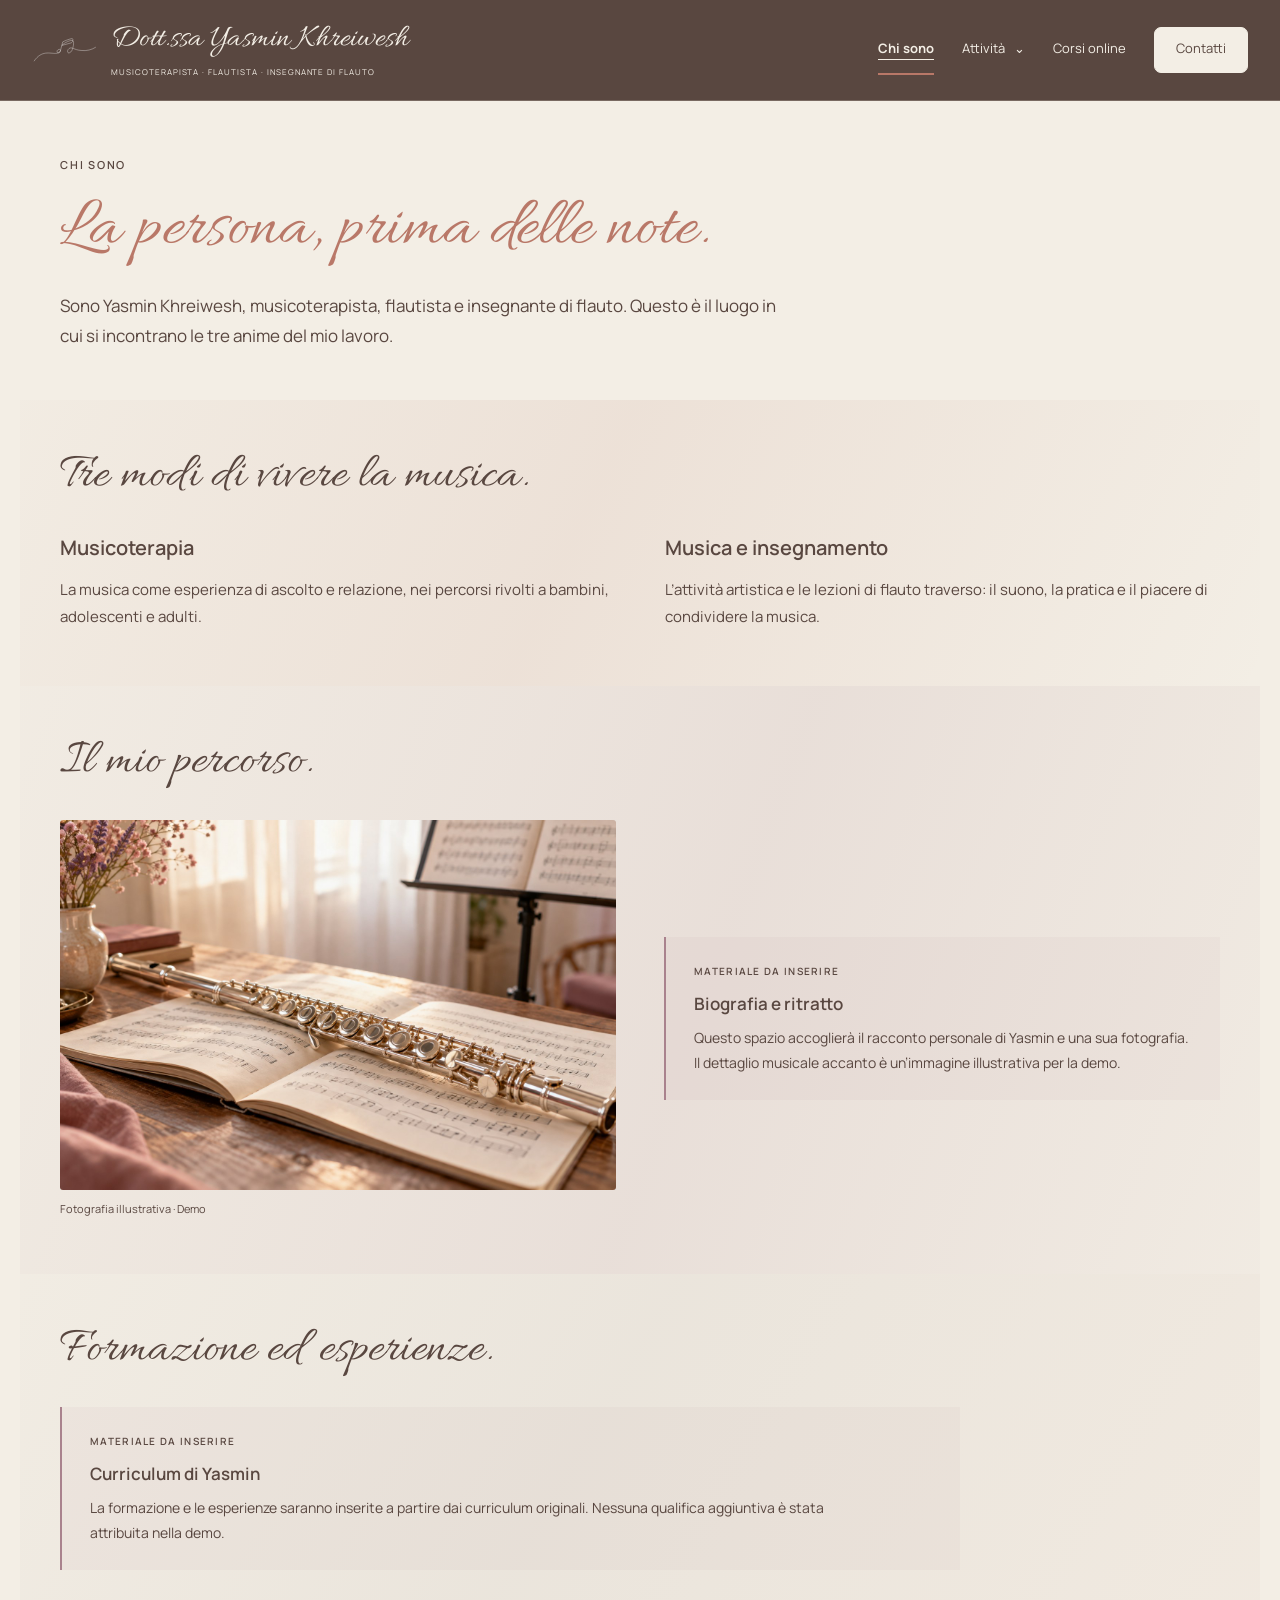
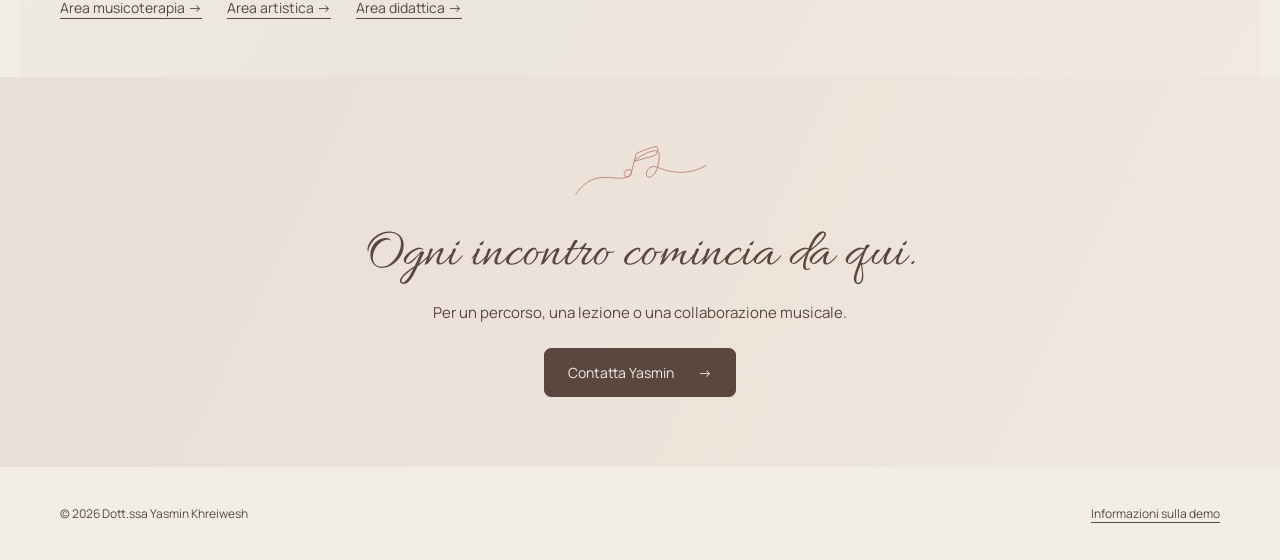
==== site/chi-sono.html @ 0b2e030c "Make mobile scroll reveals more visible" ====
<!doctype html><html lang="it"><head><meta charset="utf-8"><meta name="viewport" content="width=device-width,initial-scale=1"><meta name="robots" content="noindex,nofollow"><title>Chi sono · Dott.ssa Yasmin Khreiwesh</title><meta name="description" content="Yasmin Khreiwesh: musicoterapia, progetti musicali e lezioni di flauto traverso. Demo del sito."><link rel="icon" type="image/svg+xml" href="assets/mark.svg"><link rel="stylesheet" href="styles.css?v=18"><script src="app.js?v=10" defer></script></head><body><a class="skip" href="#main">Vai al contenuto</a><header class="site-header"><div class="header-inner"><a class="brand" href="index.html" aria-label="Yasmin Khreiwesh, homepage"><img src="assets/mark.svg" alt=""><span><span class="brand-honorific">Dott.ssa </span>Yasmin Khreiwesh<small>Musicoterapista · Flautista · Insegnante di flauto</small></span></a><button class="menu" type="button" aria-expanded="false" aria-controls="navigation">Menu <span aria-hidden="true">☰</span></button><nav id="navigation" aria-label="Navigazione principale"><a href="chi-sono.html" aria-current="page">Chi sono</a><div class="activity-group"><button class="activity-toggle" type="button" aria-expanded="false" aria-controls="activity-submenu">Attività <span aria-hidden="true">⌄</span></button><div id="activity-submenu" hidden><a href="musicoterapia.html">Musicoterapia</a><a href="musicista.html">Musicista</a><a href="flauto.html">Lezioni di flauto</a></div></div><a href="corsi.html">Corsi online</a><a class="nav-contact" href="contatti.html">Contatti</a></nav></div></header><main id="main"><div class="page-shell"><section class="page-intro"><p class="eyebrow">Chi sono</p><h1>La persona, prima delle note.</h1><p class="intro-copy">Sono Yasmin Khreiwesh, musicoterapista, flautista e insegnante di flauto. Questo è il luogo in cui si incontrano le tre anime del mio lavoro.</p></section><section class="content-section" id="presentazione"><div class="section-heading"><h2>Tre modi di vivere la musica.</h2></div><div class="two-columns"><article class="text-item"><h3>Musicoterapia</h3><p>La musica come esperienza di ascolto e relazione, nei percorsi rivolti a bambini, adolescenti e adulti.</p></article><article class="text-item"><h3>Musica e insegnamento</h3><p>L’attività artistica e le lezioni di flauto traverso: il suono, la pratica e il piacere di condividere la musica.</p></article></div></section><section class="content-section" id="biografia"><div class="section-heading"><h2>Il mio percorso.</h2></div><div class="two-columns photo-block"><figure class="demo-photo"><img src="assets/flute-score-demo.jpg" alt="Flauto traverso argentato appoggiato su uno spartito, in un ambiente dai toni caldi" width="1536" height="1024" loading="lazy" decoding="async"><figcaption>Fotografia illustrativa · Demo</figcaption></figure><div class="pending"><span class="pending-label">Materiale da inserire</span><h3>Biografia e ritratto</h3><p>Questo spazio accoglierà il racconto personale di Yasmin e una sua fotografia. Il dettaglio musicale accanto è un’immagine illustrativa per la demo.</p></div></div></section><section class="content-section" id="formazione"><div class="section-heading"><h2>Formazione ed esperienze.</h2></div><div class="pending"><span class="pending-label">Materiale da inserire</span><h3>Curriculum di Yasmin</h3><p>La formazione e le esperienze saranno inserite a partire dai curriculum originali. Nessuna qualifica aggiuntiva è stata attribuita nella demo.</p></div><div class="inline-links"><a href="musicoterapia.html#curriculum">Area musicoterapia →</a><a href="musicista.html#curriculum">Area artistica →</a><a href="flauto.html#curriculum">Area didattica →</a></div></section></div></main><section class="closing"><img src="assets/mark.svg" alt=""><h2>Ogni incontro comincia da qui.</h2><p>Per un percorso, una lezione o una collaborazione musicale.</p><a class="button" href="contatti.html">Contatta Yasmin<span aria-hidden="true">→</span></a></section><footer><p>© 2026 Dott.ssa Yasmin Khreiwesh</p><a href="note-demo.html">Informazioni sulla demo</a></footer></body></html>
---- site/styles.css ----
@font-face{font-family:Allura;src:url('assets/Allura.ttf');font-display:swap}@font-face{font-family:Body;src:url('assets/Manrope.ttf');font-display:swap}
:root{--paper:#f3eee5;--brown:#594740;--rose:#b97868;--lilac:#a9828d;--rule:#59474028;--max:1160px}*{box-sizing:border-box}html{scroll-behavior:smooth}body{margin:0;background:var(--paper);color:var(--brown);font:15px/1.85 Body,Arial,sans-serif}a{color:inherit}button,input,textarea{font:inherit}a:focus-visible,button:focus-visible,summary:focus-visible{outline:2px solid var(--brown);outline-offset:5px}::selection{background:var(--lilac);color:white}.skip{position:absolute;top:-100px;z-index:100;background:white;padding:10px}.skip:focus{top:0}.site-header{background:var(--paper);position:sticky;top:0;z-index:30;border-bottom:1px solid var(--rule)}.header-inner{max-width:1320px;width:calc(100% - 64px);margin:auto;min-height:105px;display:flex;align-items:center;justify-content:space-between;gap:24px}.brand{display:flex;gap:10px;text-decoration:none;align-items:center;flex-shrink:0}.brand img{width:57px}.brand>span{font:31px/1.15 Allura,cursive}.brand small{display:block;font:8px/1.4 Body,Arial;letter-spacing:.14em;text-transform:uppercase;margin-top:7px}#navigation{display:flex;gap:20px;align-items:center}#navigation a{font-size:12px;text-decoration:none;padding:12px 0;border-bottom:2px solid transparent;white-space:nowrap}#navigation a:hover{border-color:var(--rose)}#navigation a[aria-current=page]{border-color:var(--rose);font-weight:700}.menu{display:none;background:transparent;border:1px solid var(--rule);padding:9px 14px;color:var(--brown)}h1,h2{font:400 57px/1.15 Allura,cursive;margin:0 0 20px}h3{font-size:19px;line-height:1.45;font-weight:600;margin:0 0 14px}p{margin:0 0 20px}.eyebrow{font-size:10px;text-transform:uppercase;letter-spacing:.18em;line-height:1.5;margin-bottom:18px}.button{display:inline-flex;gap:28px;align-items:center;justify-content:center;border:1px solid var(--brown);border-radius:30px;padding:10px 23px;font-size:12px;text-decoration:none;background:var(--brown);color:var(--paper);cursor:pointer}.button:hover{background:#6d564d}.button.secondary{background:transparent;color:var(--brown)}.button.secondary:hover{background:#b9786810}.home-hero{width:min(1320px,100%);margin:auto;position:relative;min-height:525px;isolation:isolate;overflow:hidden}.hero-copy{width:min(1160px,calc(100% - 80px));margin:auto;padding:95px 0 65px;position:relative;z-index:2;pointer-events:none}.hero-copy h1{font-size:67px;color:var(--rose);max-width:550px;line-height:1.15}.hero-copy>p:not(.eyebrow){max-width:420px;font-size:16px}.hero-copy a{pointer-events:auto;margin-top:7px}.hero-photo{position:absolute;inset:0 0 0 30%;z-index:0}.hero-photo img{display:block;width:100%;height:100%;object-fit:cover;object-position:65% center;mask-image:linear-gradient(to right,transparent 0%,#000 36%,#000 94%,transparent 100%);-webkit-mask-image:linear-gradient(to right,transparent 0%,#000 36%,#000 94%,transparent 100%)}.hero-photo:after{content:'';position:absolute;inset:0;background:linear-gradient(to bottom,var(--paper),transparent 12%,transparent 85%,var(--paper))}.hero-sign{position:absolute;bottom:-36px;left:7%;width:540px;opacity:.8;z-index:1;transform:rotate(-4deg);pointer-events:none}.activity-doors{max-width:var(--max);width:calc(100% - 80px);margin:20px auto 75px;display:grid;grid-template-columns:repeat(3,1fr);padding:25px 0;border-bottom:1px solid var(--rule)}.activity-door{padding:10px 38px;text-decoration:none;position:relative;border-right:1px solid var(--rule)}.activity-door:first-child{padding-left:0}.activity-door:last-child{border:0}.number{font:37px/1 Allura,cursive;color:var(--rose)}.activity-door h2{font:500 23px/1.4 Body,Arial;margin:10px 0 12px}.activity-door p{font-size:13px;line-height:1.7}.door-link{font-size:11px;letter-spacing:.05em}.door-link b{font-weight:400;margin-left:20px;color:var(--rose);font-size:20px}.activity-door:hover .door-link{text-decoration:underline;text-underline-offset:5px}.home-about,.home-course{max-width:var(--max);width:calc(100% - 80px);margin:0 auto 80px;display:grid;grid-template-columns:1fr 1fr;gap:75px;align-items:center}.about-sign{background:#a9828d18;text-align:center;padding:45px 35px}.about-sign img{width:90%;max-width:330px}.about-sign p{font:43px/1.3 Allura,cursive;margin:0}.about-copy p{max-width:490px}.about-copy h2{font-size:58px}.home-course{padding-top:60px;border-top:1px solid var(--rule)}.course-graphic{border-top:1px solid var(--rose);border-bottom:1px solid var(--rose);padding:35px 40px;display:flex;align-items:center;gap:25px}.course-graphic img{width:45%}.course-graphic span{font:40px/1.3 Allura,cursive}.closing{background:#a9828d16;text-align:center;padding:55px 20px 60px}.closing>img{width:150px;height:60px;object-fit:contain;margin-bottom:15px}.closing h2{font-size:47px;margin-bottom:12px}.closing p{font-size:13px;margin-bottom:22px}footer{max-width:var(--max);width:calc(100% - 80px);margin:auto;display:flex;justify-content:space-between;gap:20px;padding:24px 0;font-size:10px}footer p{margin:0}footer a{text-underline-offset:4px}.page-shell{max-width:var(--max);width:calc(100% - 80px);margin:auto}.breadcrumb{display:flex;gap:12px;padding:24px 0 0;font-size:11px}.breadcrumb a{text-underline-offset:4px}.page-intro{padding:48px 0 45px;max-width:800px}.page-intro h1{font-size:64px;color:var(--rose)}.intro-copy{font-size:16px;max-width:710px;margin:0}.content-section{padding:45px 0 50px;border-top:1px solid var(--rule)}.section-heading{margin-bottom:25px}.section-heading h2{font-size:47px}.section-heading .eyebrow{margin-bottom:12px}.content-section>p{max-width:800px}.two-columns{display:grid;grid-template-columns:repeat(2,1fr);gap:50px}.three-columns{display:grid;grid-template-columns:repeat(3,1fr);gap:40px}.text-item p{font-size:14px;margin:0}.pending{background:#a9828d0c;border-left:2px solid #a9828d80;padding:22px 26px;max-width:900px}.pending-label{font-size:9px;letter-spacing:.13em;text-transform:uppercase;display:block;margin-bottom:12px}.pending h3{font-size:17px;margin-bottom:8px}.pending p{font-size:13px;margin:0;max-width:760px}.inline-links{display:flex;flex-wrap:wrap;gap:25px;margin-top:25px;font-size:12px}.inline-links a{text-underline-offset:5px}.section-action{display:flex;align-items:center}.status{display:inline-block;background:#b9786816;border:1px solid #b9786840;padding:3px 12px;font-size:10px;margin-bottom:20px;text-transform:uppercase;letter-spacing:.1em}.content-section .two-columns:not(:first-child){margin-top:28px}.faq details{border-top:1px solid var(--rule);padding:18px 0}.faq details:last-child{border-bottom:1px solid var(--rule)}.faq summary{display:flex;justify-content:space-between;gap:15px;cursor:pointer;list-style:none;font-size:15px}.faq summary::-webkit-details-marker{display:none}.faq summary span{color:var(--rose);font-size:20px}.faq details[open] summary span{transform:rotate(45deg)}.faq details p{margin:15px 0 0;max-width:800px;font-size:14px}.form-demo{display:grid;gap:9px}.form-note{font-size:11px;padding:12px;background:#a9828d15;margin:0 0 12px}.form-demo label{font-size:12px}.form-demo input,.form-demo textarea{width:100%;padding:11px 13px;background:#ffffff55;border:1px solid var(--rule);color:var(--brown);border-radius:3px}.form-demo .button{justify-self:start;margin-top:13px}.form-message{font-size:13px;padding:15px;background:#a9828d20;margin-top:10px}.content-section[id]{scroll-margin-top:120px}[hidden]{display:none!important}
@media(max-width:1180px){.header-inner{width:calc(100% - 44px);flex-wrap:wrap;gap:10px;min-height:92px;padding:17px 0}.brand>span{font-size:29px}.menu{display:block;margin-left:auto;font-size:12px}#navigation{display:none;width:100%;flex-direction:column;align-items:stretch;gap:0;padding-top:10px}#navigation.open{display:flex}#navigation a{font-size:14px;padding:10px 14px;border-bottom:1px solid var(--rule)}#navigation a[aria-current=page]{border-left:2px solid var(--rose);background:#b9786810;padding-left:12px}.hero-copy h1{font-size:59px;max-width:480px}.home-about,.home-course{gap:40px}}
@media(max-width:650px){body{font-size:14px}.header-inner{width:calc(100% - 32px);min-height:82px;padding:14px 0}.brand img{width:30px}.brand>span{font-size:24px}.brand small{font-size:6px;letter-spacing:.1em}.menu{padding:7px 9px;font-size:10px}.home-hero{min-height:0}.hero-copy{width:calc(100% - 36px);padding:40px 0 25px}.hero-copy h1{font-size:53px;max-width:340px}.hero-copy>p:not(.eyebrow){font-size:14px}.hero-photo{position:relative;inset:auto;height:280px;margin-top:-25px}.hero-photo img{object-position:center;mask-image:linear-gradient(to bottom,transparent,#000 25%,#000 85%,transparent);-webkit-mask-image:linear-gradient(to bottom,transparent,#000 25%,#000 85%,transparent)}.home-hero{display:flex;flex-direction:column}.hero-copy{order:0}.hero-photo{order:1}.hero-sign{width:290px;bottom:-20px;left:5%}.activity-doors{width:calc(100% - 36px);grid-template-columns:1fr;margin:15px auto 45px;padding:0}.activity-door,.activity-door:first-child{padding:22px 0;border:0;border-bottom:1px solid var(--rule);display:grid;grid-template-columns:35px 1fr;gap:0 15px}.activity-door:last-child{border-bottom:0}.number{grid-row:1/4;line-height:1.3;font-size:32px}.activity-door h2{font-size:21px;margin:0 0 8px}.activity-door p{margin:0 0 10px}.activity-door br{display:none}.home-about,.home-course{width:calc(100% - 36px);grid-template-columns:1fr;gap:30px;margin-bottom:45px}.about-sign{padding:25px}.about-sign p{font-size:38px}.about-copy h2{font-size:49px}.home-course{padding-top:35px}.course-graphic{padding:25px 15px}.course-graphic span{font-size:34px}.closing{padding:35px 18px 40px}.closing h2{font-size:40px}.closing p{max-width:290px;margin-left:auto;margin-right:auto}footer{width:calc(100% - 36px);flex-wrap:wrap;font-size:9px;padding:20px 0;gap:7px}.page-shell{width:calc(100% - 36px)}.breadcrumb{padding-top:20px}.page-intro{padding:32px 0}.page-intro h1{font-size:49px}.intro-copy{font-size:14px}.content-section{padding:30px 0 35px}.section-heading h2{font-size:39px}.two-columns,.three-columns{grid-template-columns:1fr;gap:25px}.text-item h3{font-size:18px}.text-item p{font-size:13px}.pending{padding:18px 20px}.pending p{font-size:12px}.inline-links{gap:15px}.faq summary{font-size:14px}.content-section[id]{scroll-margin-top:105px}}@media(max-width:360px){.brand>span{font-size:21px}.brand img{width:25px}.brand small{font-size:5px}.header-inner{gap:8px}.hero-copy h1{font-size:47px}}@media(prefers-reduced-motion:reduce){html{scroll-behavior:auto}*{transition:none!important}}
.activity-group{position:relative}.activity-toggle{color:var(--brown);background:none;border:0;border-bottom:2px solid transparent;padding:12px 0;font-size:12px;cursor:pointer;display:flex;align-items:center;gap:9px}.activity-toggle.active,.activity-toggle:hover,.activity-toggle[aria-expanded=true]{border-bottom-color:var(--rose)}.activity-toggle.active{font-weight:700}.activity-toggle[aria-expanded=true]>span{transform:rotate(180deg)}#activity-submenu{position:absolute;top:100%;left:-18px;min-width:220px;background:var(--paper);border:1px solid var(--rule);box-shadow:0 12px 24px #59474013;padding:8px 0;border-radius:4px}#navigation #activity-submenu a{display:block;font-size:13px;padding:11px 18px;border:0}#navigation #activity-submenu a:hover,#navigation #activity-submenu a[aria-current=page]{background:#b9786812}
@media(min-width:801px){.header-inner{flex-wrap:nowrap;min-height:105px;padding:0}.menu{display:none}#navigation{display:flex;width:auto;flex-direction:row;align-items:center;gap:25px;padding:0}#navigation>a{font-size:12px;padding:12px 0;border-bottom:2px solid transparent}#navigation>a[aria-current=page]{border-left:0;border-bottom-color:var(--rose);background:transparent;padding-left:0}}
@media(max-width:800px){.activity-group{width:100%}.activity-toggle{width:100%;justify-content:space-between;font-size:14px;padding:10px 14px;border-bottom:1px solid var(--rule)}.activity-toggle.active{border-left:2px solid var(--rose);background:#b9786810;padding-left:12px}#activity-submenu{position:static;min-width:0;border:0;border-left:1px solid #b9786850;box-shadow:none;margin:5px 14px 10px;padding:2px 0;border-radius:0}#navigation #activity-submenu a{font-size:13px;padding:9px 15px}.hero-photo{position:relative;inset:auto;width:calc(100% - 36px);height:300px;order:1;margin:0 auto 15px}.home-hero{display:flex;flex-direction:column;min-height:0}.hero-copy{order:0;width:calc(100% - 36px);padding:40px 0 30px}.hero-photo img{mask-image:none;-webkit-mask-image:none;border-radius:3px;object-position:center}.hero-photo:after{display:none}.hero-sign{display:none}.hero-copy h1{max-width:520px}.activity-doors{margin-top:10px}}

/* Brand-book refinements: Allura headings, editorial rules and the original palette. */
:root { --max: 1160px; }
body { font-size: 16px; line-height: 1.8; }
a, button { -webkit-tap-highlight-color: transparent; }
a, button, summary { touch-action: manipulation; }
:where(a, button, input, textarea):focus-visible { outline: 2px solid var(--brown); outline-offset: 5px; }

.header-inner { min-height: 100px; }
.brand { gap: 14px; }
.brand img { width: 65px; }
.brand > span { font-size: 32px; }
.brand small { font-size: 8px; line-height: 1.7; letter-spacing: .12em; }
#navigation { gap: 28px; }
#navigation > a, .activity-toggle { font-size: 13px; min-height: 46px; }
#navigation > .nav-contact { background: var(--brown); color: var(--paper); border: 1px solid var(--brown); padding: 9px 21px; border-radius: 7px; }
#navigation > .nav-contact:hover { background: #6d564d; }
#navigation > .nav-contact[aria-current=page] { color: var(--paper); border-color: var(--brown); text-decoration: underline; text-underline-offset: 5px; }
#activity-submenu { min-width: 240px; border-radius: 7px; padding: 10px; }
#navigation #activity-submenu a { font-size: 14px; border-radius: 4px; min-height: 46px; }
.menu { border-radius: 6px; min-height: 44px; }
h1, h2 { text-wrap: balance; }
h3 { font-size: 20px; }
p { text-wrap: pretty; }
.eyebrow { font-size: 11px; letter-spacing: .16em; font-weight: 600; }
.button { min-height: 48px; border-radius: 7px; padding: 11px 23px; font-size: 14px; gap: 24px; transition: background .18s ease, transform .18s ease; }
.button:hover { transform: translateY(-2px); }
.button.secondary:hover { background: #b9786812; }
.home-hero { min-height: 590px; }
.hero-copy { padding: 104px 0 95px; }
.hero-copy h1 { font-size: 76px; max-width: 570px; line-height: 1.05; margin: 0 0 26px; }
.hero-copy > p:not(.eyebrow) { font-size: 17px; line-height: 1.85; max-width: 440px; }
.hero-photo { left: 34%; }
.hero-photo img { object-position: 65% center; }
.hero-sign { width: 420px; left: 3%; bottom: -40px; opacity: .5; }
.hero-actions { display: flex; flex-wrap: wrap; gap: 12px; margin-top: 28px; }
.hero-actions .button { margin: 0; }
.activities-heading { max-width: var(--max); width: calc(100% - 80px); margin: 54px auto 0; }
.activities-heading .eyebrow { margin-bottom: 12px; }
.activities-heading h2 { font-size: 54px; margin-bottom: 8px; }
.activities-heading > p:last-child { font-size: 15px; margin-bottom: 0; }
.activity-doors { margin: 30px auto 96px; padding: 30px 0 38px; border-top: 1px solid var(--rule); scroll-margin-top: 125px; }
.activity-door { padding: 8px 38px; }
.activity-door h2 { font-size: 23px; margin: 14px 0 12px; }
.activity-door p { font-size: 15px; }
.number { font-size: 40px; }
.door-link { font-size: 13px; letter-spacing: 0; }
.door-link b { display: inline-block; transition: transform .18s ease; }
.activity-door:hover .door-link b { transform: translateX(5px); }
.home-about, .home-course { margin-bottom: 96px; gap: 72px; }
.about-sign { padding: 56px 38px; border-radius: 3px; }
.about-sign p { font-size: 48px; }
.about-copy h2 { font-size: 60px; }
.about-copy .button { margin-top: 8px; }
.home-course { padding-top: 72px; }
.home-course h2 { font-size: 58px; }
.course-graphic { padding: 48px 30px; }
.course-graphic span { font-size: 42px; }
.closing { padding: 64px 24px 70px; }
.closing h2 { font-size: 54px; }
.closing p { font-size: 15px; }
footer { font-size: 12px; padding: 28px 0; align-items: center; }
footer a { padding: 8px 0; }
.breadcrumb { font-size: 12px; align-items: center; flex-wrap: wrap; }
.page-intro { padding: 56px 0 48px; max-width: 860px; }
.page-intro h1 { font-size: 70px; line-height: 1.1; margin-bottom: 22px; }
.intro-copy { font-size: 17px; max-width: 740px; }
.content-section { padding: 48px 0 56px; }
.section-heading { margin-bottom: 28px; }
.section-heading h2 { font-size: 50px; }
.text-item p { font-size: 15px; }
.pending { background: #a9828d10; border-left-color: var(--lilac); padding: 25px 28px; }
.pending-label { font-size: 10px; font-weight: 600; }
.pending p { font-size: 14px; }
.inline-links { font-size: 14px; }
.status { font-size: 11px; border-radius: 4px; }
.faq summary { font-size: 16px; min-height: 44px; align-items: center; }
.faq details p { font-size: 15px; }
.form-demo { background: #a9828d10; border: 1px solid var(--rule); padding: 30px; border-radius: 7px; gap: 10px; }
.form-note { font-size: 13px; background: transparent; padding: 0 0 18px; border-bottom: 1px solid var(--rule); }
.form-demo label { font-size: 14px; font-weight: 600; }
.form-demo input, .form-demo textarea { font-size: 16px; border-color: #59474055; border-radius: 5px; padding: 12px 14px; }
.form-demo textarea { resize: vertical; min-height: 130px; }
.form-demo input { margin-bottom: 12px; }
.form-message { font-size: 14px; }
.content-section[id] { scroll-margin-top: 125px; }
@media (min-width: 801px) and (max-width: 1100px) {
  .header-inner { width: calc(100% - 40px); gap: 16px; }
  .brand > span { font-size: 27px; }
  .brand img { width: 45px; }
  .brand small { font-size: 7px; }
  #navigation { gap: 18px; }
  #navigation > .nav-contact { padding: 9px 15px; }
  .hero-copy h1 { font-size: 64px; max-width: 480px; }
  .home-about, .home-course { gap: 40px; }
}
@media (max-width: 800px) {
  .header-inner { min-height: 88px; width: calc(100% - 36px); padding: 15px 0; gap: 10px; }
  .brand > span { font-size: 29px; }
  .brand img { width: 45px; }
  .brand small { font-size: 7px; }
  .menu { font-size: 12px; padding: 8px 12px; }
  #navigation { gap: 0; max-height: calc(100dvh - 140px); overflow-y: auto; padding-bottom: 8px; }
  #navigation > a, .activity-toggle { font-size: 15px; padding: 12px 14px; min-height: 48px; }
  #navigation > .nav-contact { margin-top: 12px; text-align: center; padding: 10px 18px; }
  #activity-submenu { padding: 4px 0; border-radius: 0; }
  #navigation #activity-submenu a { font-size: 14px; padding: 10px 16px; }
  .home-hero { min-height: 0; }
  .hero-copy { width: calc(100% - 48px); padding: 52px 0 35px; }
  .hero-copy h1 { font-size: 64px; max-width: 530px; }
  .hero-copy > p:not(.eyebrow) { font-size: 16px; }
  .hero-photo { width: calc(100% - 48px); height: 330px; margin: 0 auto 0; }
  .hero-photo img { border-radius: 4px; }
  .activities-heading { margin-top: 48px; }
  .home-about, .home-course { gap: 32px; }
}
@media (max-width: 650px) {
  body { font-size: 15px; }

  .header-inner { width: calc(100% - 32px); min-height: 82px; }
  .brand { gap: 7px; }
  .brand > span { font-size: 25px; }
  .brand img { width: 34px; }
  .brand small { font-size: 6px; letter-spacing: .07em; margin-top: 5px; }
  .menu { font-size: 11px; padding: 7px 10px; }
  .hero-copy { width: calc(100% - 40px); padding: 38px 0 30px; }
  .hero-copy h1 { font-size: 56px; margin-bottom: 20px; }
  .hero-copy > p:not(.eyebrow) { font-size: 15px; }
  .hero-actions { margin-top: 22px; gap: 10px; }
  .hero-actions .button { font-size: 13px; padding: 10px 16px; gap: 15px; }
  .hero-photo { width: calc(100% - 40px); height: 260px; }
  .activities-heading, .activity-doors, .home-about, .home-course, .page-shell, footer { width: calc(100% - 40px); }
  .activities-heading { margin-top: 38px; }
  .activities-heading h2 { font-size: 43px; }
  .activities-heading > p:last-child { font-size: 14px; }
  .activity-doors { margin: 24px auto 54px; padding: 0; }
  .activity-door, .activity-door:first-child { padding: 25px 0; grid-template-columns: 40px 1fr; }
  .activity-door h2 { font-size: 22px; margin: 0 0 8px; }
  .activity-door p { font-size: 14px; margin: 0 0 12px; }
  .number { font-size: 35px; }
  .home-about, .home-course { gap: 28px; margin-bottom: 56px; }
  .about-sign { padding: 32px 26px; }
  .about-sign img { max-width: 250px; }
  .about-sign p { font-size: 42px; }
  .about-copy h2 { font-size: 50px; }
  .home-course { padding-top: 40px; }
  .home-course h2 { font-size: 48px; }
  .course-graphic { padding: 28px 16px; }
  .course-graphic span { font-size: 36px; }
  .closing { padding: 42px 20px 48px; }
  .closing h2 { font-size: 43px; }
  .closing p { font-size: 14px; max-width: 320px; }
  footer { font-size: 11px; gap: 5px; padding: 20px 0; }
  .breadcrumb { padding-top: 20px; }
  .page-intro { padding: 36px 0 32px; }
  .page-intro h1 { font-size: 53px; }
  .intro-copy { font-size: 15px; }
  .content-section { padding: 32px 0 38px; }
  .section-heading { margin-bottom: 22px; }
  .section-heading h2 { font-size: 42px; }
  .text-item p { font-size: 14px; }
  .pending { padding: 20px; }
  .pending p { font-size: 14px; }
  .faq summary { font-size: 15px; }
  .faq details p { font-size: 14px; }
  .form-demo { padding: 22px 18px; }
  .content-section[id], .activity-doors { scroll-margin-top: 105px; }
}
@media (max-width: 360px) {
  .brand > span { font-size: 22px; }
  .brand img { width: 26px; }
  .brand small { font-size: 5.5px; }
  .hero-copy h1 { font-size: 49px; }
  .hero-actions { flex-direction: column; align-items: flex-start; }
  .hero-photo { height: 220px; }
  .page-intro h1 { font-size: 47px; }
}
@media (prefers-reduced-motion: reduce) {
  *, *::before, *::after { scroll-behavior: auto !important; transition: none !important; }
  .button:hover { transform: none; }
}
/* Keep the mobile photograph aligned with the content column. */
@media (max-width: 800px) {
  .hero-photo { left: auto; }
}
@media (min-width: 801px) {
  .hero-photo img { mask-image: linear-gradient(to right, transparent 0%, #000 48%, #000 94%, transparent 100%); -webkit-mask-image: linear-gradient(to right, transparent 0%, #000 48%, #000 94%, transparent 100%); }
}
.hero-copy { pointer-events: auto; }
@media (min-width: 801px) {
  .hero-photo { left: 42%; }
}

/* Illustrative demo photography, in the brand's editorial layout. */
.demo-photo { margin: 0; min-width: 0; }
.demo-photo img { display: block; width: 100%; height: auto; aspect-ratio: 3 / 2; object-fit: cover; border-radius: 3px; }
.demo-photo figcaption { font-size: 11px; line-height: 1.6; margin-top: 10px; }
.photo-block { align-items: center; gap: 48px; }
.photo-block > div > p:last-child { margin-bottom: 0; }
@media (max-width: 650px) {
  .photo-block { gap: 24px; }
  .demo-photo figcaption { font-size: 10px; }
}

/* Shared navigation across the home and all secondary pages. */
.site-header { background: var(--brown); color: var(--paper); border-bottom-color: #f3eee533; }
.site-header #navigation > .nav-contact[aria-current=page] { background: var(--paper); color: var(--brown); border-color: var(--paper); }
.site-header #navigation a[aria-current=page], .site-header .activity-toggle.active { text-decoration: underline; text-underline-offset: 6px; }
/* Full-width photographic opening, with the Yasmin brand typography and palette. */
.home-page .site-header { position: absolute; top: auto; left: 0; right: 0; background: #594740f5; border-bottom: 1px solid #f3eee533; color: var(--paper); }
.site-header .brand img { filter: brightness(0) invert(1); opacity: .9; }
.site-header #navigation > a, .site-header .activity-toggle { color: var(--paper); }
.site-header #navigation > .nav-contact { background: var(--paper); color: var(--brown); border-color: var(--paper); }
.site-header #navigation > .nav-contact:hover { background: #f3eee5db; }
.site-header #activity-submenu { background: var(--brown); border-color: #f3eee54d; }
.site-header #navigation #activity-submenu a { color: var(--paper); }
.site-header #navigation #activity-submenu a:hover { background: #f3eee51a; }
.site-header .menu { color: var(--paper); border-color: #f3eee580; background: #59474040; }
.site-header :focus-visible, .home-hero :focus-visible { outline-color: var(--paper); }
.home-hero { width: 100%; display: flex; align-items: center; min-height: max(660px, 100svh); max-height: none; }
.hero-photo { position: absolute; inset: 0; width: 100%; height: 100%; margin: 0; z-index: 0; }
.hero-photo img { width: 100%; height: 100%; object-fit: cover; object-position: 65% center; border-radius: 0; mask-image: none; -webkit-mask-image: none; }
.hero-photo::after { display: block; background: linear-gradient(90deg, #594740e8 0%, #594740b3 38%, #59474040 75%, #59474026 100%), linear-gradient(0deg, #59474066, transparent 50%); }
.hero-copy { width: min(1160px, calc(100% - 80px)); padding: 170px 0 100px; margin: auto; color: var(--paper); }
.hero-copy .hero-name { color: var(--paper); font: 104px/1.05 Allura, cursive; max-width: 780px; margin: 0 0 24px; text-wrap: balance; }
.hero-copy > p.hero-tagline { font: 400 24px/1.5 Body, Arial, sans-serif; color: var(--paper); max-width: 480px; margin: 0 0 20px; }
.hero-copy > p:not(.hero-tagline) { max-width: 440px; font-size: 16px; }
.hero-actions { display: grid; grid-template-columns: repeat(2, minmax(0, 1fr)); width: 100%; max-width: 440px; gap: 14px; margin-top: 32px; }
.hero-actions .button { min-width: 0; width: 100%; max-width: 100%; min-height: 50px; margin: 0; line-height: 1.4; white-space: normal; justify-content: space-between; gap: 14px; background: var(--paper); color: var(--brown); border-color: var(--paper); }
.hero-actions .button > span { flex-shrink: 0; }
.hero-actions .button:hover { background: #f3eee5db; }
.hero-actions .secondary { background: transparent; color: var(--paper); border-color: #f3eee599; }
.hero-actions .secondary:hover { background: #f3eee51a; }
.home-hero .hero-sign { display: none; }
.home-page .activity-doors { width: min(1160px, calc(100% - 80px)); margin: 0 auto 88px; padding: 30px 0; border-top: 0; }
.home-page .activity-door { padding-top: 0; padding-bottom: 0; }
.home-page .activity-door h2 { margin-top: 8px; }
@media (min-width: 801px) and (max-width: 1100px) {
  .hero-copy .hero-name { font-size: 88px; max-width: 660px; }
}
@media (max-width: 800px) {
  .brand-honorific, .brand small { display: none; }
  .brand > span { font-size: 30px; }
  .header-inner { min-height: 78px; padding: 12px 0; }
  .site-header #navigation.open { background: var(--brown); border: 1px solid #f3eee54d; border-radius: 6px; padding: 8px 12px 14px; box-shadow: 0 12px 30px #59474040; }
  .site-header #navigation > a, .site-header .activity-toggle { border-bottom-color: #f3eee533; }
  .site-header #navigation > .nav-contact { border-color: var(--paper); }
  .site-header #activity-submenu { border-color: #f3eee54d; }
  .home-hero { min-height: 560px; display: flex; }
  .hero-copy { width: calc(100% - 48px); padding: 140px 0 60px; }
  .hero-copy .hero-name { font-size: clamp(64px, 15vw, 84px); max-width: 440px; margin-bottom: 18px; line-height: 1.02; text-wrap: initial; }
  .hero-copy > p.hero-tagline { display: block; font: 400 19px/1.55 Body, Arial, sans-serif; max-width: 320px; margin: 0 0 26px; }
  .hero-copy > p:not(.hero-tagline) { display: none; }
  .hero-photo { position: absolute; inset: 0; width: 100%; height: 100%; margin: 0; }
  .hero-photo img { object-position: 57% center; mask-image: none; -webkit-mask-image: none; border-radius: 0; }
  .hero-photo::after { background: linear-gradient(90deg, #594740c9, #59474066), linear-gradient(0deg, #59474080, transparent 70%); }
  .hero-actions { margin-top: 0; gap: 12px; }
  .hero-actions .button { padding: 13px 20px; font-size: 14px; min-height: 50px; }
  .hero-actions .secondary { padding: 13px 18px; }
  .home-page .activity-doors { width: calc(100% - 48px); margin-bottom: 56px; }
}
@media (max-width: 650px) {
  .hero-actions { grid-template-columns: minmax(0, 1fr); max-width: 360px; }
  .hero-actions .secondary { border: 1px solid #f3eee599; padding: 13px 20px; min-height: 50px; }
  .home-page .activity-doors { padding: 0; }
  .home-page .activity-door, .home-page .activity-door:first-child { padding: 24px 0; }
  .home-page .activity-door h2 { margin: 0 0 8px; }
  .home-page .activity-door p { margin-bottom: 8px; }
}
@media (max-width: 360px) {
  .brand > span { font-size: 27px; }
  .hero-copy { width: calc(100% - 40px); padding-top: 130px; }
  .hero-copy .hero-name { font-size: 60px; }
  .hero-copy > p.hero-tagline { font-size: 18px; }
  .home-page .activity-doors { width: calc(100% - 40px); }
}

/* Course video previews are explicitly labelled, non-interactive demo placeholders. */
.course-videos { gap: 36px; }
.video-preview { position: relative; overflow: hidden; border-radius: 4px; aspect-ratio: 16 / 9; background: var(--brown); }
.video-preview::after { content: ''; position: absolute; inset: 0; background: linear-gradient(0deg, #594740b3, #59474026 70%); }
.video-preview img { display: block; width: 100%; height: 100%; object-fit: cover; }
.video-play { position: absolute; inset: 0; margin: auto; width: 62px; height: 62px; display: grid; place-items: center; padding-left: 4px; border: 1px solid #f3eee5b3; border-radius: 50%; background: #59474080; color: var(--paper); font-size: 23px; z-index: 1; }
.video-label { position: absolute; left: 18px; bottom: 14px; color: var(--paper); font-size: 11px; letter-spacing: .04em; z-index: 1; }
.video-example h3 { margin: 22px 0 10px; }
.video-example p { font-size: 14px; margin-bottom: 14px; }
.video-availability { display: inline-block; font-size: 11px; padding: 5px 10px; border: 1px solid var(--rule); border-radius: 4px; }
.contact-photo { margin-top: 28px; }
@media (max-width: 650px) {
  .course-videos { gap: 32px; }
  .video-play { width: 52px; height: 52px; font-size: 20px; }
  .video-label { left: 14px; bottom: 12px; font-size: 10px; }
}

/* Alternating tonal washes from the brand palette distinguish editorial sections. */
.content-section {
  --section-wash: linear-gradient(115deg, #b9786805 0%, #b978681c 45%, #f3eee500 100%);
  position: relative;
  isolation: isolate;
  border-top: 0;
}
.content-section:nth-of-type(3n) {
  --section-wash: linear-gradient(110deg, #a9828d06 0%, #a9828d24 55%, #a9828d08 100%);
}
.content-section:nth-of-type(3n + 1) {
  --section-wash: linear-gradient(120deg, #59474003 0%, #5947400e 45%, #b978680a 100%);
}
.content-section::before {
  content: '';
  position: absolute;
  inset: 0 -40px;
  background: var(--section-wash);
  z-index: -1;
  pointer-events: none;
}
.home-about, .home-course { position: relative; isolation: isolate; }
.home-about::before, .home-course::before {
  content: '';
  position: absolute;
  inset: -32px -40px;
  z-index: -1;
  pointer-events: none;
}
.home-about::before { background: linear-gradient(110deg, #a9828d1c, #a9828d0a 65%, #f3eee500); }
.home-course { border-top: 0; }
.home-course::before { background: linear-gradient(120deg, #b9786806, #b978681f 55%, #a9828d10); }
.closing { background: linear-gradient(115deg, #a9828d24, #b9786817 60%, #a9828d0c); }
@media (max-width: 650px) {
  .content-section::before { left: -20px; right: -20px; }
  .home-about::before, .home-course::before { inset: -20px; }
}

/* Home: introduce the person, orient the visitor, then offer a next step. */
.home-paths { max-width: var(--max); width: calc(100% - 80px); margin: 0 auto 100px; padding-top: 64px; scroll-margin-top: 24px; }
.paths-intro { max-width: 790px; margin-bottom: 44px; }
.paths-intro h2 { font-size: 58px; margin-bottom: 20px; }
.paths-intro > p:last-child { font-size: 17px; line-height: 1.85; max-width: 730px; margin-bottom: 0; }
.paths-heading { border-top: 1px solid var(--rule); padding-top: 30px; }
.paths-heading h3 { font-size: 19px; margin-bottom: 8px; }
.paths-heading p { max-width: 700px; font-size: 14px; margin-bottom: 24px; }
.home-paths .activity-doors { width: 100%; margin: 0; padding: 12px 0 32px; }
.home-paths .activity-door { display: flex; flex-direction: column; align-items: flex-start; }
.home-paths .activity-door h3 { font: 500 23px/1.4 Body, Arial, sans-serif; margin: 14px 0 12px; }
.home-paths .activity-door p { font-size: 14px; line-height: 1.85; }
.home-paths .door-link { margin-top: auto; }
.home-about, .home-course { scroll-margin-top: 24px; }
@media (max-width: 800px) {
  .home-paths { width: calc(100% - 48px); padding-top: 42px; margin-bottom: 70px; }
  .paths-intro h2 { font-size: 50px; }
  .paths-intro > p:last-child { font-size: 16px; }
}
@media (max-width: 650px) {
  .home-paths { width: calc(100% - 40px); padding-top: 36px; margin-bottom: 60px; }
  .paths-intro { margin-bottom: 30px; }
  .paths-intro h2 { font-size: 44px; margin-bottom: 16px; }
  .paths-intro > p:last-child { font-size: 15px; }
  .paths-heading { padding-top: 24px; }
  .paths-heading h3 { font-size: 18px; }
  .paths-heading p { font-size: 14px; margin-bottom: 6px; }
  .home-paths .activity-doors { padding: 0; }
  .home-paths .activity-door { display: grid; grid-template-columns: 34px 1fr; gap: 0 14px; }
  .home-paths .activity-door h3 { font-size: 22px; margin: 0 0 10px; }
  .home-paths .activity-door p { margin-bottom: 12px; }
}
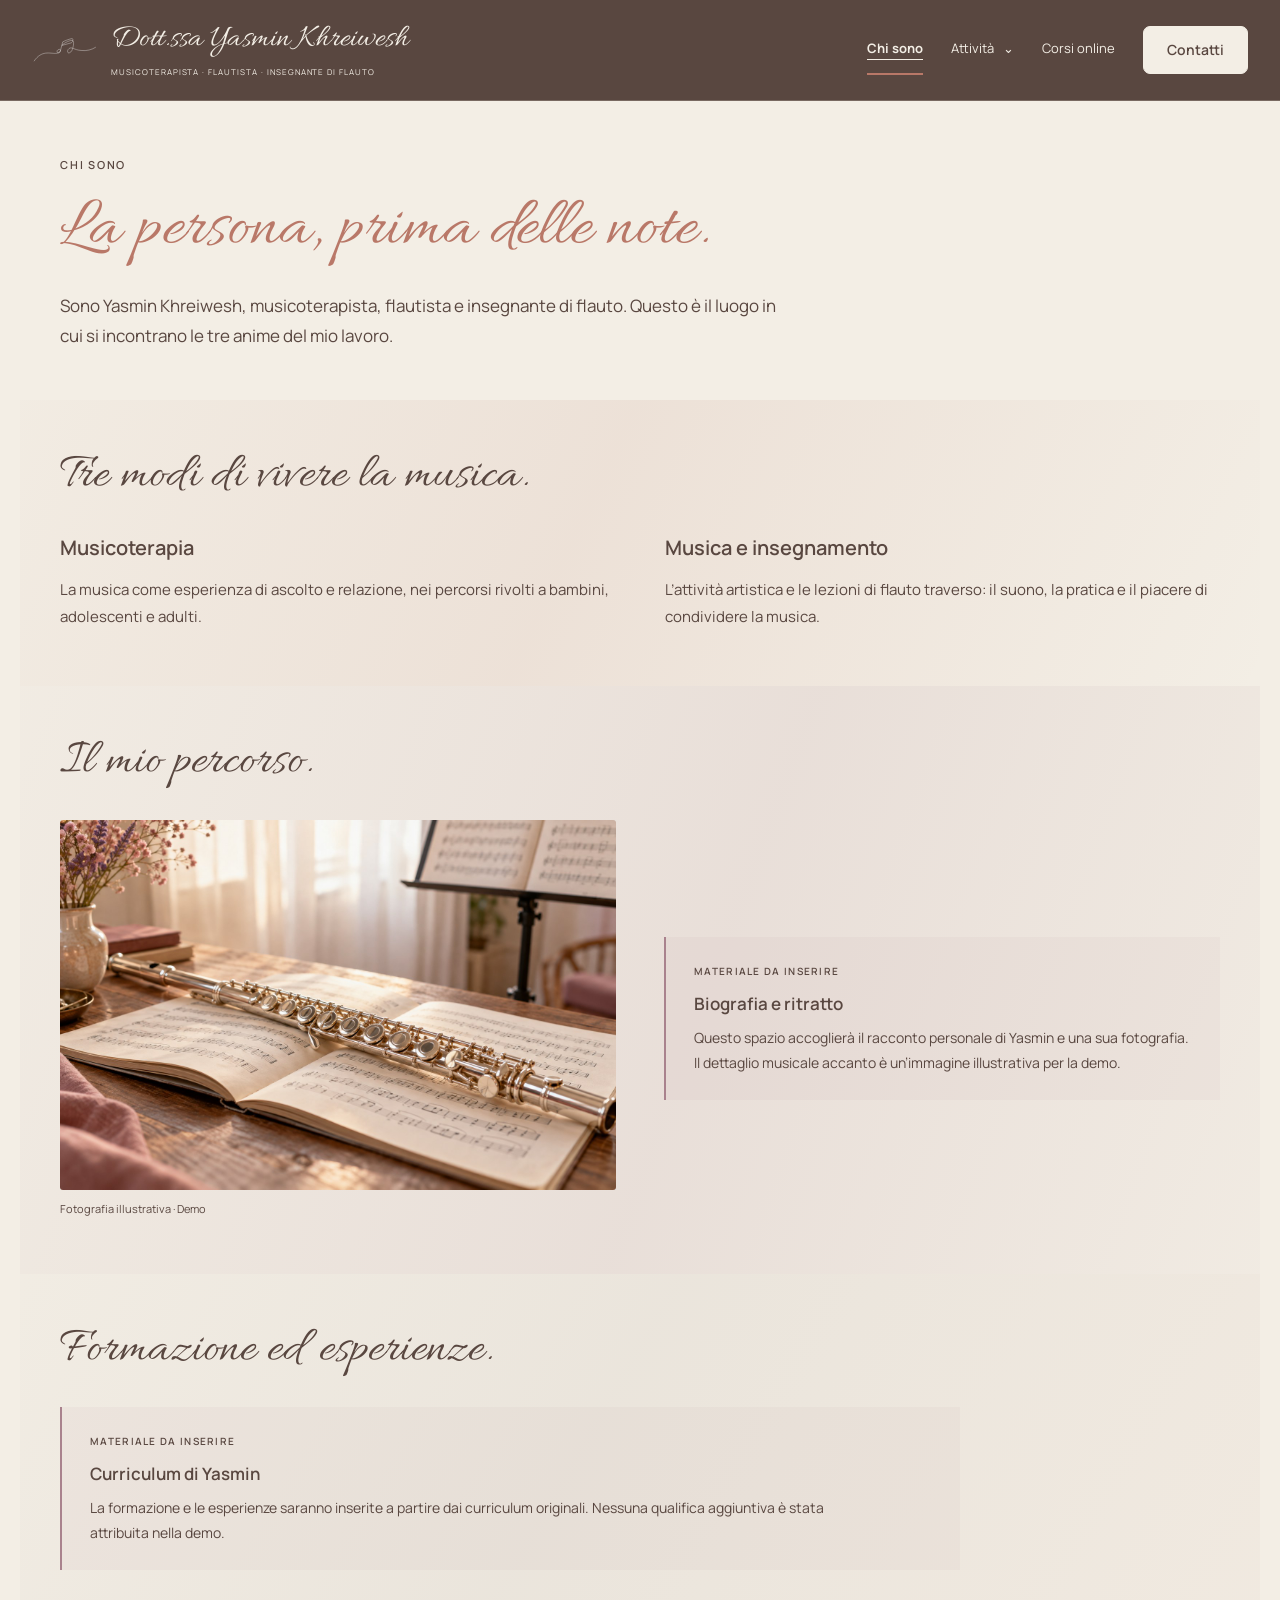
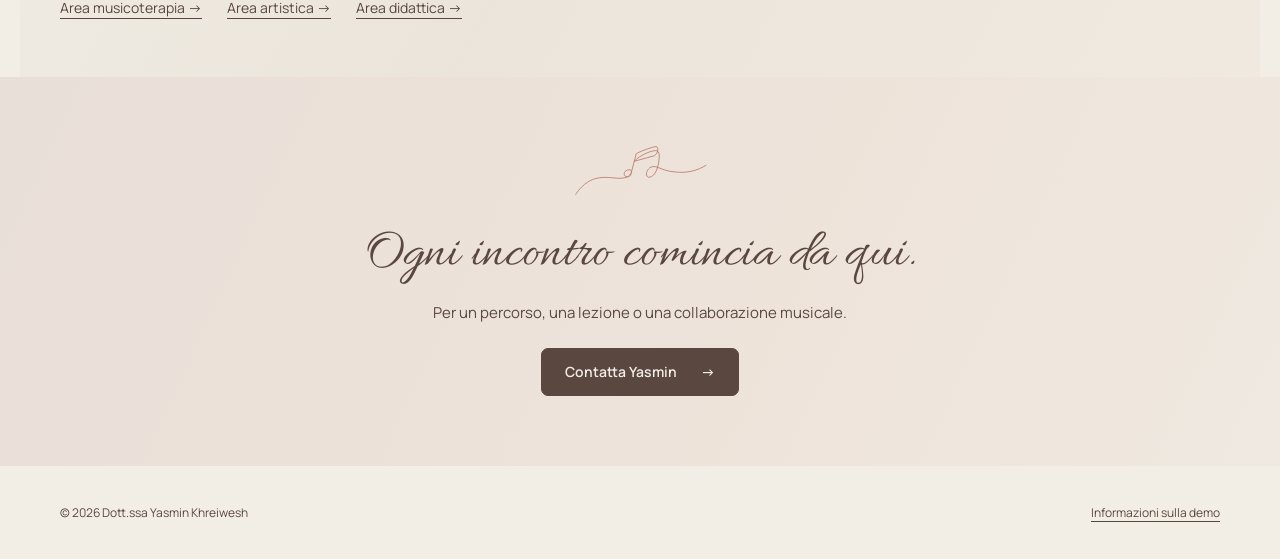
==== commit 4bff3729: "Unify contact navigation and button styling across pages" ====
--- a/site/chi-sono.html
+++ b/site/chi-sono.html
@@ -1 +1 @@
-<!doctype html><html lang="it"><head><meta charset="utf-8"><meta name="viewport" content="width=device-width,initial-scale=1"><meta name="robots" content="noindex,nofollow"><title>Chi sono · Dott.ssa Yasmin Khreiwesh</title><meta name="description" content="Yasmin Khreiwesh: musicoterapia, progetti musicali e lezioni di flauto traverso. Demo del sito."><link rel="icon" type="image/svg+xml" href="assets/mark.svg"><link rel="stylesheet" href="styles.css?v=18"><script src="app.js?v=10" defer></script></head><body><a class="skip" href="#main">Vai al contenuto</a><header class="site-header"><div class="header-inner"><a class="brand" href="index.html" aria-label="Yasmin Khreiwesh, homepage"><img src="assets/mark.svg" alt=""><span><span class="brand-honorific">Dott.ssa </span>Yasmin Khreiwesh<small>Musicoterapista · Flautista · Insegnante di flauto</small></span></a><button class="menu" type="button" aria-expanded="false" aria-controls="navigation">Menu <span aria-hidden="true">☰</span></button><nav id="navigation" aria-label="Navigazione principale"><a href="chi-sono.html" aria-current="page">Chi sono</a><div class="activity-group"><button class="activity-toggle" type="button" aria-expanded="false" aria-controls="activity-submenu">Attività <span aria-hidden="true">⌄</span></button><div id="activity-submenu" hidden><a href="musicoterapia.html">Musicoterapia</a><a href="musicista.html">Musicista</a><a href="flauto.html">Lezioni di flauto</a></div></div><a href="corsi.html">Corsi online</a><a class="nav-contact" href="contatti.html">Contatti</a></nav></div></header><main id="main"><div class="page-shell"><section class="page-intro"><p class="eyebrow">Chi sono</p><h1>La persona, prima delle note.</h1><p class="intro-copy">Sono Yasmin Khreiwesh, musicoterapista, flautista e insegnante di flauto. Questo è il luogo in cui si incontrano le tre anime del mio lavoro.</p></section><section class="content-section" id="presentazione"><div class="section-heading"><h2>Tre modi di vivere la musica.</h2></div><div class="two-columns"><article class="text-item"><h3>Musicoterapia</h3><p>La musica come esperienza di ascolto e relazione, nei percorsi rivolti a bambini, adolescenti e adulti.</p></article><article class="text-item"><h3>Musica e insegnamento</h3><p>L’attività artistica e le lezioni di flauto traverso: il suono, la pratica e il piacere di condividere la musica.</p></article></div></section><section class="content-section" id="biografia"><div class="section-heading"><h2>Il mio percorso.</h2></div><div class="two-columns photo-block"><figure class="demo-photo"><img src="assets/flute-score-demo.jpg" alt="Flauto traverso argentato appoggiato su uno spartito, in un ambiente dai toni caldi" width="1536" height="1024" loading="lazy" decoding="async"><figcaption>Fotografia illustrativa · Demo</figcaption></figure><div class="pending"><span class="pending-label">Materiale da inserire</span><h3>Biografia e ritratto</h3><p>Questo spazio accoglierà il racconto personale di Yasmin e una sua fotografia. Il dettaglio musicale accanto è un’immagine illustrativa per la demo.</p></div></div></section><section class="content-section" id="formazione"><div class="section-heading"><h2>Formazione ed esperienze.</h2></div><div class="pending"><span class="pending-label">Materiale da inserire</span><h3>Curriculum di Yasmin</h3><p>La formazione e le esperienze saranno inserite a partire dai curriculum originali. Nessuna qualifica aggiuntiva è stata attribuita nella demo.</p></div><div class="inline-links"><a href="musicoterapia.html#curriculum">Area musicoterapia →</a><a href="musicista.html#curriculum">Area artistica →</a><a href="flauto.html#curriculum">Area didattica →</a></div></section></div></main><section class="closing"><img src="assets/mark.svg" alt=""><h2>Ogni incontro comincia da qui.</h2><p>Per un percorso, una lezione o una collaborazione musicale.</p><a class="button" href="contatti.html">Contatta Yasmin<span aria-hidden="true">→</span></a></section><footer><p>© 2026 Dott.ssa Yasmin Khreiwesh</p><a href="note-demo.html">Informazioni sulla demo</a></footer></body></html>+<!doctype html><html lang="it"><head><meta charset="utf-8"><meta name="viewport" content="width=device-width,initial-scale=1"><meta name="robots" content="noindex,nofollow"><title>Chi sono · Dott.ssa Yasmin Khreiwesh</title><meta name="description" content="Yasmin Khreiwesh: musicoterapia, progetti musicali e lezioni di flauto traverso. Demo del sito."><link rel="icon" type="image/svg+xml" href="assets/mark.svg"><link rel="preload" href="assets/Allura.woff2" as="font" type="font/woff2" crossorigin><link rel="preload" href="assets/Manrope.woff2" as="font" type="font/woff2" crossorigin><link rel="stylesheet" href="styles.css?v=21"><script src="app.js?v=11" defer></script></head><body><a class="skip" href="#main">Vai al contenuto</a><header class="site-header"><div class="header-inner"><a class="brand" href="index.html" aria-label="Yasmin Khreiwesh, homepage"><img src="assets/mark.svg" alt=""><span><span class="brand-honorific">Dott.ssa </span>Yasmin Khreiwesh<small>Musicoterapista · Flautista · Insegnante di flauto</small></span></a><button class="menu" type="button" aria-expanded="false" aria-controls="navigation">Menu <span aria-hidden="true">☰</span></button><nav id="navigation" aria-label="Navigazione principale"><a href="chi-sono.html" aria-current="page">Chi sono</a><div class="activity-group"><button class="activity-toggle" type="button" aria-expanded="false" aria-controls="activity-submenu">Attività <span aria-hidden="true">⌄</span></button><div id="activity-submenu" hidden><a href="musicoterapia.html">Musicoterapia</a><a href="musicista.html">Musicista</a><a href="flauto.html">Lezioni di flauto</a></div></div><a href="corsi.html">Corsi online</a><a class="nav-contact" href="contatti.html">Contatti</a></nav></div></header><main id="main"><div class="page-shell"><section class="page-intro"><p class="eyebrow">Chi sono</p><h1>La persona, prima delle note.</h1><p class="intro-copy">Sono Yasmin Khreiwesh, musicoterapista, flautista e insegnante di flauto. Questo è il luogo in cui si incontrano le tre anime del mio lavoro.</p></section><section class="content-section" id="presentazione"><div class="section-heading"><h2>Tre modi di vivere la musica.</h2></div><div class="two-columns"><article class="text-item"><h3>Musicoterapia</h3><p>La musica come esperienza di ascolto e relazione, nei percorsi rivolti a bambini, adolescenti e adulti.</p></article><article class="text-item"><h3>Musica e insegnamento</h3><p>L’attività artistica e le lezioni di flauto traverso: il suono, la pratica e il piacere di condividere la musica.</p></article></div></section><section class="content-section" id="biografia"><div class="section-heading"><h2>Il mio percorso.</h2></div><div class="two-columns photo-block"><figure class="demo-photo"><img src="assets/flute-score-demo.jpg" alt="Flauto traverso argentato appoggiato su uno spartito, in un ambiente dai toni caldi" width="1536" height="1024" loading="lazy" decoding="async"><figcaption>Fotografia illustrativa · Demo</figcaption></figure><div class="pending"><span class="pending-label">Materiale da inserire</span><h3>Biografia e ritratto</h3><p>Questo spazio accoglierà il racconto personale di Yasmin e una sua fotografia. Il dettaglio musicale accanto è un’immagine illustrativa per la demo.</p></div></div></section><section class="content-section" id="formazione"><div class="section-heading"><h2>Formazione ed esperienze.</h2></div><div class="pending"><span class="pending-label">Materiale da inserire</span><h3>Curriculum di Yasmin</h3><p>La formazione e le esperienze saranno inserite a partire dai curriculum originali. Nessuna qualifica aggiuntiva è stata attribuita nella demo.</p></div><div class="inline-links"><a href="musicoterapia.html#curriculum">Area musicoterapia →</a><a href="musicista.html#curriculum">Area artistica →</a><a href="flauto.html#curriculum">Area didattica →</a></div></section></div></main><section class="closing"><img src="assets/mark.svg" alt=""><h2>Ogni incontro comincia da qui.</h2><p>Per un percorso, una lezione o una collaborazione musicale.</p><a class="button" href="contatti.html">Contatta Yasmin<span aria-hidden="true">→</span></a></section><footer><p>© 2026 Dott.ssa Yasmin Khreiwesh</p><a href="note-demo.html">Informazioni sulla demo</a></footer></body></html>
--- a/site/styles.css
+++ b/site/styles.css
@@ -1,9 +1,11 @@
-@font-face{font-family:Allura;src:url('assets/Allura.ttf');font-display:swap}@font-face{font-family:Body;src:url('assets/Manrope.ttf');font-display:swap}
-:root{--paper:#f3eee5;--brown:#594740;--rose:#b97868;--lilac:#a9828d;--rule:#59474028;--max:1160px}*{box-sizing:border-box}html{scroll-behavior:smooth}body{margin:0;background:var(--paper);color:var(--brown);font:15px/1.85 Body,Arial,sans-serif}a{color:inherit}button,input,textarea{font:inherit}a:focus-visible,button:focus-visible,summary:focus-visible{outline:2px solid var(--brown);outline-offset:5px}::selection{background:var(--lilac);color:white}.skip{position:absolute;top:-100px;z-index:100;background:white;padding:10px}.skip:focus{top:0}.site-header{background:var(--paper);position:sticky;top:0;z-index:30;border-bottom:1px solid var(--rule)}.header-inner{max-width:1320px;width:calc(100% - 64px);margin:auto;min-height:105px;display:flex;align-items:center;justify-content:space-between;gap:24px}.brand{display:flex;gap:10px;text-decoration:none;align-items:center;flex-shrink:0}.brand img{width:57px}.brand>span{font:31px/1.15 Allura,cursive}.brand small{display:block;font:8px/1.4 Body,Arial;letter-spacing:.14em;text-transform:uppercase;margin-top:7px}#navigation{display:flex;gap:20px;align-items:center}#navigation a{font-size:12px;text-decoration:none;padding:12px 0;border-bottom:2px solid transparent;white-space:nowrap}#navigation a:hover{border-color:var(--rose)}#navigation a[aria-current=page]{border-color:var(--rose);font-weight:700}.menu{display:none;background:transparent;border:1px solid var(--rule);padding:9px 14px;color:var(--brown)}h1,h2{font:400 57px/1.15 Allura,cursive;margin:0 0 20px}h3{font-size:19px;line-height:1.45;font-weight:600;margin:0 0 14px}p{margin:0 0 20px}.eyebrow{font-size:10px;text-transform:uppercase;letter-spacing:.18em;line-height:1.5;margin-bottom:18px}.button{display:inline-flex;gap:28px;align-items:center;justify-content:center;border:1px solid var(--brown);border-radius:30px;padding:10px 23px;font-size:12px;text-decoration:none;background:var(--brown);color:var(--paper);cursor:pointer}.button:hover{background:#6d564d}.button.secondary{background:transparent;color:var(--brown)}.button.secondary:hover{background:#b9786810}.home-hero{width:min(1320px,100%);margin:auto;position:relative;min-height:525px;isolation:isolate;overflow:hidden}.hero-copy{width:min(1160px,calc(100% - 80px));margin:auto;padding:95px 0 65px;position:relative;z-index:2;pointer-events:none}.hero-copy h1{font-size:67px;color:var(--rose);max-width:550px;line-height:1.15}.hero-copy>p:not(.eyebrow){max-width:420px;font-size:16px}.hero-copy a{pointer-events:auto;margin-top:7px}.hero-photo{position:absolute;inset:0 0 0 30%;z-index:0}.hero-photo img{display:block;width:100%;height:100%;object-fit:cover;object-position:65% center;mask-image:linear-gradient(to right,transparent 0%,#000 36%,#000 94%,transparent 100%);-webkit-mask-image:linear-gradient(to right,transparent 0%,#000 36%,#000 94%,transparent 100%)}.hero-photo:after{content:'';position:absolute;inset:0;background:linear-gradient(to bottom,var(--paper),transparent 12%,transparent 85%,var(--paper))}.hero-sign{position:absolute;bottom:-36px;left:7%;width:540px;opacity:.8;z-index:1;transform:rotate(-4deg);pointer-events:none}.activity-doors{max-width:var(--max);width:calc(100% - 80px);margin:20px auto 75px;display:grid;grid-template-columns:repeat(3,1fr);padding:25px 0;border-bottom:1px solid var(--rule)}.activity-door{padding:10px 38px;text-decoration:none;position:relative;border-right:1px solid var(--rule)}.activity-door:first-child{padding-left:0}.activity-door:last-child{border:0}.number{font:37px/1 Allura,cursive;color:var(--rose)}.activity-door h2{font:500 23px/1.4 Body,Arial;margin:10px 0 12px}.activity-door p{font-size:13px;line-height:1.7}.door-link{font-size:11px;letter-spacing:.05em}.door-link b{font-weight:400;margin-left:20px;color:var(--rose);font-size:20px}.activity-door:hover .door-link{text-decoration:underline;text-underline-offset:5px}.home-about,.home-course{max-width:var(--max);width:calc(100% - 80px);margin:0 auto 80px;display:grid;grid-template-columns:1fr 1fr;gap:75px;align-items:center}.about-sign{background:#a9828d18;text-align:center;padding:45px 35px}.about-sign img{width:90%;max-width:330px}.about-sign p{font:43px/1.3 Allura,cursive;margin:0}.about-copy p{max-width:490px}.about-copy h2{font-size:58px}.home-course{padding-top:60px;border-top:1px solid var(--rule)}.course-graphic{border-top:1px solid var(--rose);border-bottom:1px solid var(--rose);padding:35px 40px;display:flex;align-items:center;gap:25px}.course-graphic img{width:45%}.course-graphic span{font:40px/1.3 Allura,cursive}.closing{background:#a9828d16;text-align:center;padding:55px 20px 60px}.closing>img{width:150px;height:60px;object-fit:contain;margin-bottom:15px}.closing h2{font-size:47px;margin-bottom:12px}.closing p{font-size:13px;margin-bottom:22px}footer{max-width:var(--max);width:calc(100% - 80px);margin:auto;display:flex;justify-content:space-between;gap:20px;padding:24px 0;font-size:10px}footer p{margin:0}footer a{text-underline-offset:4px}.page-shell{max-width:var(--max);width:calc(100% - 80px);margin:auto}.breadcrumb{display:flex;gap:12px;padding:24px 0 0;font-size:11px}.breadcrumb a{text-underline-offset:4px}.page-intro{padding:48px 0 45px;max-width:800px}.page-intro h1{font-size:64px;color:var(--rose)}.intro-copy{font-size:16px;max-width:710px;margin:0}.content-section{padding:45px 0 50px;border-top:1px solid var(--rule)}.section-heading{margin-bottom:25px}.section-heading h2{font-size:47px}.section-heading .eyebrow{margin-bottom:12px}.content-section>p{max-width:800px}.two-columns{display:grid;grid-template-columns:repeat(2,1fr);gap:50px}.three-columns{display:grid;grid-template-columns:repeat(3,1fr);gap:40px}.text-item p{font-size:14px;margin:0}.pending{background:#a9828d0c;border-left:2px solid #a9828d80;padding:22px 26px;max-width:900px}.pending-label{font-size:9px;letter-spacing:.13em;text-transform:uppercase;display:block;margin-bottom:12px}.pending h3{font-size:17px;margin-bottom:8px}.pending p{font-size:13px;margin:0;max-width:760px}.inline-links{display:flex;flex-wrap:wrap;gap:25px;margin-top:25px;font-size:12px}.inline-links a{text-underline-offset:5px}.section-action{display:flex;align-items:center}.status{display:inline-block;background:#b9786816;border:1px solid #b9786840;padding:3px 12px;font-size:10px;margin-bottom:20px;text-transform:uppercase;letter-spacing:.1em}.content-section .two-columns:not(:first-child){margin-top:28px}.faq details{border-top:1px solid var(--rule);padding:18px 0}.faq details:last-child{border-bottom:1px solid var(--rule)}.faq summary{display:flex;justify-content:space-between;gap:15px;cursor:pointer;list-style:none;font-size:15px}.faq summary::-webkit-details-marker{display:none}.faq summary span{color:var(--rose);font-size:20px}.faq details[open] summary span{transform:rotate(45deg)}.faq details p{margin:15px 0 0;max-width:800px;font-size:14px}.form-demo{display:grid;gap:9px}.form-note{font-size:11px;padding:12px;background:#a9828d15;margin:0 0 12px}.form-demo label{font-size:12px}.form-demo input,.form-demo textarea{width:100%;padding:11px 13px;background:#ffffff55;border:1px solid var(--rule);color:var(--brown);border-radius:3px}.form-demo .button{justify-self:start;margin-top:13px}.form-message{font-size:13px;padding:15px;background:#a9828d20;margin-top:10px}.content-section[id]{scroll-margin-top:120px}[hidden]{display:none!important}
-@media(max-width:1180px){.header-inner{width:calc(100% - 44px);flex-wrap:wrap;gap:10px;min-height:92px;padding:17px 0}.brand>span{font-size:29px}.menu{display:block;margin-left:auto;font-size:12px}#navigation{display:none;width:100%;flex-direction:column;align-items:stretch;gap:0;padding-top:10px}#navigation.open{display:flex}#navigation a{font-size:14px;padding:10px 14px;border-bottom:1px solid var(--rule)}#navigation a[aria-current=page]{border-left:2px solid var(--rose);background:#b9786810;padding-left:12px}.hero-copy h1{font-size:59px;max-width:480px}.home-about,.home-course{gap:40px}}
+@font-face{font-family:Allura;src:url('assets/Allura.woff2') format('woff2');font-style:normal;font-weight:400;font-display:swap}@font-face{font-family:Body;src:url('assets/Manrope.woff2') format('woff2');font-style:normal;font-weight:200 800;font-display:swap}
+body,main{overflow-x:clip}.reveal-pending{opacity:0;transform:translateX(var(--reveal-x,0px))}
+@media(prefers-reduced-motion:reduce){.reveal-pending{opacity:1;transform:none}}
+:root{--paper:#f3eee5;--brown:#594740;--rose:#b97868;--lilac:#a9828d;--rule:#59474028;--max:1160px}*{box-sizing:border-box}html{scroll-behavior:smooth}body{margin:0;background:var(--paper);color:var(--brown);font:15px/1.85 Body,Arial,sans-serif}a{color:inherit}button,input,textarea{font:inherit}a:focus-visible,button:focus-visible,summary:focus-visible{outline:2px solid var(--brown);outline-offset:5px}::selection{background:var(--lilac);color:white}.skip{position:absolute;top:-100px;z-index:100;background:white;padding:10px}.skip:focus{top:0}.site-header{background:var(--paper);position:sticky;top:0;z-index:30;border-bottom:1px solid var(--rule)}.header-inner{max-width:1320px;width:calc(100% - 64px);margin:auto;min-height:105px;display:flex;align-items:center;justify-content:space-between;gap:24px}.brand{display:flex;gap:10px;text-decoration:none;align-items:center;flex-shrink:0}.brand img{width:57px}.brand>span{font:31px/1.15 Allura,cursive}.brand small{display:block;font:8px/1.4 Body,Arial;letter-spacing:.14em;text-transform:uppercase;margin-top:7px}#navigation{display:flex;gap:20px;align-items:center}#navigation a{font-size:12px;text-decoration:none;padding:12px 0;border-bottom:2px solid transparent;white-space:nowrap}#navigation a:hover{border-color:var(--rose)}#navigation a:not(.nav-contact)[aria-current=page]{border-color:var(--rose);font-weight:700}.menu{display:none;background:transparent;border:1px solid var(--rule);padding:9px 14px;color:var(--brown)}h1,h2{font:400 57px/1.15 Allura,cursive;margin:0 0 20px}h3{font-size:19px;line-height:1.45;font-weight:600;margin:0 0 14px}p{margin:0 0 20px}.eyebrow{font-size:10px;text-transform:uppercase;letter-spacing:.18em;line-height:1.5;margin-bottom:18px}.button{display:inline-flex;gap:28px;align-items:center;justify-content:center;border:1px solid var(--brown);border-radius:30px;padding:10px 23px;font-size:12px;text-decoration:none;background:var(--brown);color:var(--paper);cursor:pointer}.button:hover{background:#6d564d}.button.secondary{background:transparent;color:var(--brown)}.button.secondary:hover{background:#b9786810}.home-hero{width:min(1320px,100%);margin:auto;position:relative;min-height:525px;isolation:isolate;overflow:hidden}.hero-copy{width:min(1160px,calc(100% - 80px));margin:auto;padding:95px 0 65px;position:relative;z-index:2;pointer-events:none}.hero-copy h1{font-size:67px;color:var(--rose);max-width:550px;line-height:1.15}.hero-copy>p:not(.eyebrow){max-width:420px;font-size:16px}.hero-copy a{pointer-events:auto;margin-top:7px}.hero-photo{position:absolute;inset:0 0 0 30%;z-index:0}.hero-photo img{display:block;width:100%;height:100%;object-fit:cover;object-position:65% center;mask-image:linear-gradient(to right,transparent 0%,#000 36%,#000 94%,transparent 100%);-webkit-mask-image:linear-gradient(to right,transparent 0%,#000 36%,#000 94%,transparent 100%)}.hero-photo:after{content:'';position:absolute;inset:0;background:linear-gradient(to bottom,var(--paper),transparent 12%,transparent 85%,var(--paper))}.hero-sign{position:absolute;bottom:-36px;left:7%;width:540px;opacity:.8;z-index:1;transform:rotate(-4deg);pointer-events:none}.activity-doors{max-width:var(--max);width:calc(100% - 80px);margin:20px auto 75px;display:grid;grid-template-columns:repeat(3,1fr);padding:25px 0;border-bottom:1px solid var(--rule)}.activity-door{padding:10px 38px;text-decoration:none;position:relative;border-right:1px solid var(--rule)}.activity-door:first-child{padding-left:0}.activity-door:last-child{border:0}.number{font:37px/1 Allura,cursive;color:var(--rose)}.activity-door h2{font:500 23px/1.4 Body,Arial;margin:10px 0 12px}.activity-door p{font-size:13px;line-height:1.7}.door-link{font-size:11px;letter-spacing:.05em}.door-link b{font-weight:400;margin-left:20px;color:var(--rose);font-size:20px}.activity-door:hover .door-link{text-decoration:underline;text-underline-offset:5px}.home-about,.home-course{max-width:var(--max);width:calc(100% - 80px);margin:0 auto 80px;display:grid;grid-template-columns:1fr 1fr;gap:75px;align-items:center}.about-sign{background:#a9828d18;text-align:center;padding:45px 35px}.about-sign img{width:90%;max-width:330px}.about-sign p{font:43px/1.3 Allura,cursive;margin:0}.about-copy p{max-width:490px}.about-copy h2{font-size:58px}.home-course{padding-top:60px;border-top:1px solid var(--rule)}.course-graphic{border-top:1px solid var(--rose);border-bottom:1px solid var(--rose);padding:35px 40px;display:flex;align-items:center;gap:25px}.course-graphic img{width:45%}.course-graphic span{font:40px/1.3 Allura,cursive}.closing{background:#a9828d16;text-align:center;padding:55px 20px 60px}.closing>img{width:150px;height:60px;object-fit:contain;margin-bottom:15px}.closing h2{font-size:47px;margin-bottom:12px}.closing p{font-size:13px;margin-bottom:22px}footer{max-width:var(--max);width:calc(100% - 80px);margin:auto;display:flex;justify-content:space-between;gap:20px;padding:24px 0;font-size:10px}footer p{margin:0}footer a{text-underline-offset:4px}.page-shell{max-width:var(--max);width:calc(100% - 80px);margin:auto}.breadcrumb{display:flex;gap:12px;padding:24px 0 0;font-size:11px}.breadcrumb a{text-underline-offset:4px}.page-intro{padding:48px 0 45px;max-width:800px}.page-intro h1{font-size:64px;color:var(--rose)}.intro-copy{font-size:16px;max-width:710px;margin:0}.content-section{padding:45px 0 50px;border-top:1px solid var(--rule)}.section-heading{margin-bottom:25px}.section-heading h2{font-size:47px}.section-heading .eyebrow{margin-bottom:12px}.content-section>p{max-width:800px}.two-columns{display:grid;grid-template-columns:repeat(2,1fr);gap:50px}.three-columns{display:grid;grid-template-columns:repeat(3,1fr);gap:40px}.text-item p{font-size:14px;margin:0}.pending{background:#a9828d0c;border-left:2px solid #a9828d80;padding:22px 26px;max-width:900px}.pending-label{font-size:9px;letter-spacing:.13em;text-transform:uppercase;display:block;margin-bottom:12px}.pending h3{font-size:17px;margin-bottom:8px}.pending p{font-size:13px;margin:0;max-width:760px}.inline-links{display:flex;flex-wrap:wrap;gap:25px;margin-top:25px;font-size:12px}.inline-links a{text-underline-offset:5px}.section-action{display:flex;align-items:center}.status{display:inline-block;background:#b9786816;border:1px solid #b9786840;padding:3px 12px;font-size:10px;margin-bottom:20px;text-transform:uppercase;letter-spacing:.1em}.content-section .two-columns:not(:first-child){margin-top:28px}.faq details{border-top:1px solid var(--rule);padding:18px 0}.faq details:last-child{border-bottom:1px solid var(--rule)}.faq summary{display:flex;justify-content:space-between;gap:15px;cursor:pointer;list-style:none;font-size:15px}.faq summary::-webkit-details-marker{display:none}.faq summary span{color:var(--rose);font-size:20px}.faq details[open] summary span{transform:rotate(45deg)}.faq details p{margin:15px 0 0;max-width:800px;font-size:14px}.form-demo{display:grid;gap:9px}.form-note{font-size:11px;padding:12px;background:#a9828d15;margin:0 0 12px}.form-demo label{font-size:12px}.form-demo input,.form-demo textarea{width:100%;padding:11px 13px;background:#ffffff55;border:1px solid var(--rule);color:var(--brown);border-radius:3px}.form-demo .button{justify-self:start;margin-top:13px}.form-message{font-size:13px;padding:15px;background:#a9828d20;margin-top:10px}.content-section[id]{scroll-margin-top:120px}[hidden]{display:none!important}
+@media(max-width:1180px){.header-inner{width:calc(100% - 44px);flex-wrap:wrap;gap:10px;min-height:92px;padding:17px 0}.brand>span{font-size:29px}.menu{display:block;margin-left:auto;font-size:12px}#navigation{display:none;width:100%;flex-direction:column;align-items:stretch;gap:0;padding-top:10px}#navigation.open{display:flex}#navigation a{font-size:14px;padding:10px 14px;border-bottom:1px solid var(--rule)}#navigation a:not(.nav-contact)[aria-current=page]{border-left:2px solid var(--rose);background:#b9786810;padding-left:12px}.hero-copy h1{font-size:59px;max-width:480px}.home-about,.home-course{gap:40px}}
 @media(max-width:650px){body{font-size:14px}.header-inner{width:calc(100% - 32px);min-height:82px;padding:14px 0}.brand img{width:30px}.brand>span{font-size:24px}.brand small{font-size:6px;letter-spacing:.1em}.menu{padding:7px 9px;font-size:10px}.home-hero{min-height:0}.hero-copy{width:calc(100% - 36px);padding:40px 0 25px}.hero-copy h1{font-size:53px;max-width:340px}.hero-copy>p:not(.eyebrow){font-size:14px}.hero-photo{position:relative;inset:auto;height:280px;margin-top:-25px}.hero-photo img{object-position:center;mask-image:linear-gradient(to bottom,transparent,#000 25%,#000 85%,transparent);-webkit-mask-image:linear-gradient(to bottom,transparent,#000 25%,#000 85%,transparent)}.home-hero{display:flex;flex-direction:column}.hero-copy{order:0}.hero-photo{order:1}.hero-sign{width:290px;bottom:-20px;left:5%}.activity-doors{width:calc(100% - 36px);grid-template-columns:1fr;margin:15px auto 45px;padding:0}.activity-door,.activity-door:first-child{padding:22px 0;border:0;border-bottom:1px solid var(--rule);display:grid;grid-template-columns:35px 1fr;gap:0 15px}.activity-door:last-child{border-bottom:0}.number{grid-row:1/4;line-height:1.3;font-size:32px}.activity-door h2{font-size:21px;margin:0 0 8px}.activity-door p{margin:0 0 10px}.activity-door br{display:none}.home-about,.home-course{width:calc(100% - 36px);grid-template-columns:1fr;gap:30px;margin-bottom:45px}.about-sign{padding:25px}.about-sign p{font-size:38px}.about-copy h2{font-size:49px}.home-course{padding-top:35px}.course-graphic{padding:25px 15px}.course-graphic span{font-size:34px}.closing{padding:35px 18px 40px}.closing h2{font-size:40px}.closing p{max-width:290px;margin-left:auto;margin-right:auto}footer{width:calc(100% - 36px);flex-wrap:wrap;font-size:9px;padding:20px 0;gap:7px}.page-shell{width:calc(100% - 36px)}.breadcrumb{padding-top:20px}.page-intro{padding:32px 0}.page-intro h1{font-size:49px}.intro-copy{font-size:14px}.content-section{padding:30px 0 35px}.section-heading h2{font-size:39px}.two-columns,.three-columns{grid-template-columns:1fr;gap:25px}.text-item h3{font-size:18px}.text-item p{font-size:13px}.pending{padding:18px 20px}.pending p{font-size:12px}.inline-links{gap:15px}.faq summary{font-size:14px}.content-section[id]{scroll-margin-top:105px}}@media(max-width:360px){.brand>span{font-size:21px}.brand img{width:25px}.brand small{font-size:5px}.header-inner{gap:8px}.hero-copy h1{font-size:47px}}@media(prefers-reduced-motion:reduce){html{scroll-behavior:auto}*{transition:none!important}}
 .activity-group{position:relative}.activity-toggle{color:var(--brown);background:none;border:0;border-bottom:2px solid transparent;padding:12px 0;font-size:12px;cursor:pointer;display:flex;align-items:center;gap:9px}.activity-toggle.active,.activity-toggle:hover,.activity-toggle[aria-expanded=true]{border-bottom-color:var(--rose)}.activity-toggle.active{font-weight:700}.activity-toggle[aria-expanded=true]>span{transform:rotate(180deg)}#activity-submenu{position:absolute;top:100%;left:-18px;min-width:220px;background:var(--paper);border:1px solid var(--rule);box-shadow:0 12px 24px #59474013;padding:8px 0;border-radius:4px}#navigation #activity-submenu a{display:block;font-size:13px;padding:11px 18px;border:0}#navigation #activity-submenu a:hover,#navigation #activity-submenu a[aria-current=page]{background:#b9786812}
-@media(min-width:801px){.header-inner{flex-wrap:nowrap;min-height:105px;padding:0}.menu{display:none}#navigation{display:flex;width:auto;flex-direction:row;align-items:center;gap:25px;padding:0}#navigation>a{font-size:12px;padding:12px 0;border-bottom:2px solid transparent}#navigation>a[aria-current=page]{border-left:0;border-bottom-color:var(--rose);background:transparent;padding-left:0}}
+@media(min-width:801px){.header-inner{flex-wrap:nowrap;min-height:105px;padding:0}.menu{display:none}#navigation{display:flex;width:auto;flex-direction:row;align-items:center;gap:25px;padding:0}#navigation>a{font-size:12px;padding:12px 0;border-bottom:2px solid transparent}#navigation>a:not(.nav-contact)[aria-current=page]{border-left:0;border-bottom-color:var(--rose);background:transparent;padding-left:0}}
 @media(max-width:800px){.activity-group{width:100%}.activity-toggle{width:100%;justify-content:space-between;font-size:14px;padding:10px 14px;border-bottom:1px solid var(--rule)}.activity-toggle.active{border-left:2px solid var(--rose);background:#b9786810;padding-left:12px}#activity-submenu{position:static;min-width:0;border:0;border-left:1px solid #b9786850;box-shadow:none;margin:5px 14px 10px;padding:2px 0;border-radius:0}#navigation #activity-submenu a{font-size:13px;padding:9px 15px}.hero-photo{position:relative;inset:auto;width:calc(100% - 36px);height:300px;order:1;margin:0 auto 15px}.home-hero{display:flex;flex-direction:column;min-height:0}.hero-copy{order:0;width:calc(100% - 36px);padding:40px 0 30px}.hero-photo img{mask-image:none;-webkit-mask-image:none;border-radius:3px;object-position:center}.hero-photo:after{display:none}.hero-sign{display:none}.hero-copy h1{max-width:520px}.activity-doors{margin-top:10px}}
 
 /* Brand-book refinements: Allura headings, editorial rules and the original palette. */
@@ -20,7 +22,7 @@
 .brand small { font-size: 8px; line-height: 1.7; letter-spacing: .12em; }
 #navigation { gap: 28px; }
 #navigation > a, .activity-toggle { font-size: 13px; min-height: 46px; }
-#navigation > .nav-contact { background: var(--brown); color: var(--paper); border: 1px solid var(--brown); padding: 9px 21px; border-radius: 7px; }
+#navigation > .nav-contact { display: inline-flex; align-items: center; justify-content: center; gap: 24px; min-height: 48px; background: var(--brown); color: var(--paper); border: 1px solid var(--brown); padding: 11px 23px; border-radius: 7px; font-size: 14px; font-weight: 600; line-height: 1.4; }
 #navigation > .nav-contact:hover { background: #6d564d; }
 #navigation > .nav-contact[aria-current=page] { color: var(--paper); border-color: var(--brown); text-decoration: underline; text-underline-offset: 5px; }
 #activity-submenu { min-width: 240px; border-radius: 7px; padding: 10px; }
@@ -30,7 +32,7 @@
 h3 { font-size: 20px; }
 p { text-wrap: pretty; }
 .eyebrow { font-size: 11px; letter-spacing: .16em; font-weight: 600; }
-.button { min-height: 48px; border-radius: 7px; padding: 11px 23px; font-size: 14px; gap: 24px; transition: background .18s ease, transform .18s ease; }
+.button { font-weight: 600; line-height: 1.4; min-height: 48px; border-radius: 7px; padding: 11px 23px; font-size: 14px; gap: 24px; transition: background .18s ease, transform .18s ease; }
 .button:hover { transform: translateY(-2px); }
 .button.secondary:hover { background: #b9786812; }
 .home-hero { min-height: 590px; }
@@ -83,7 +85,7 @@
 .status { font-size: 11px; border-radius: 4px; }
 .faq summary { font-size: 16px; min-height: 44px; align-items: center; }
 .faq details p { font-size: 15px; }
-.form-demo { background: #a9828d10; border: 1px solid var(--rule); padding: 30px; border-radius: 7px; gap: 10px; }
+.form-demo { align-self: start; align-content: start; background: #a9828d10; border: 1px solid var(--rule); padding: 30px; border-radius: 7px; gap: 10px; }
 .form-note { font-size: 13px; background: transparent; padding: 0 0 18px; border-bottom: 1px solid var(--rule); }
 .form-demo label { font-size: 14px; font-weight: 600; }
 .form-demo input, .form-demo textarea { font-size: 16px; border-color: #59474055; border-radius: 5px; padding: 12px 14px; }
@@ -97,7 +99,7 @@
   .brand img { width: 45px; }
   .brand small { font-size: 7px; }
   #navigation { gap: 18px; }
-  #navigation > .nav-contact { padding: 9px 15px; }
+  #navigation > .nav-contact { padding: 11px 18px; }
   .hero-copy h1 { font-size: 64px; max-width: 480px; }
   .home-about, .home-course { gap: 40px; }
 }
@@ -212,7 +214,7 @@
 /* Shared navigation across the home and all secondary pages. */
 .site-header { background: var(--brown); color: var(--paper); border-bottom-color: #f3eee533; }
 .site-header #navigation > .nav-contact[aria-current=page] { background: var(--paper); color: var(--brown); border-color: var(--paper); }
-.site-header #navigation a[aria-current=page], .site-header .activity-toggle.active { text-decoration: underline; text-underline-offset: 6px; }
+.site-header #navigation a:not(.nav-contact)[aria-current=page], .site-header .activity-toggle.active { text-decoration: underline; text-underline-offset: 6px; }
 /* Full-width photographic opening, with the Yasmin brand typography and palette. */
 .home-page .site-header { position: absolute; top: auto; left: 0; right: 0; background: #594740f5; border-bottom: 1px solid #f3eee533; color: var(--paper); }
 .site-header .brand img { filter: brightness(0) invert(1); opacity: .9; }
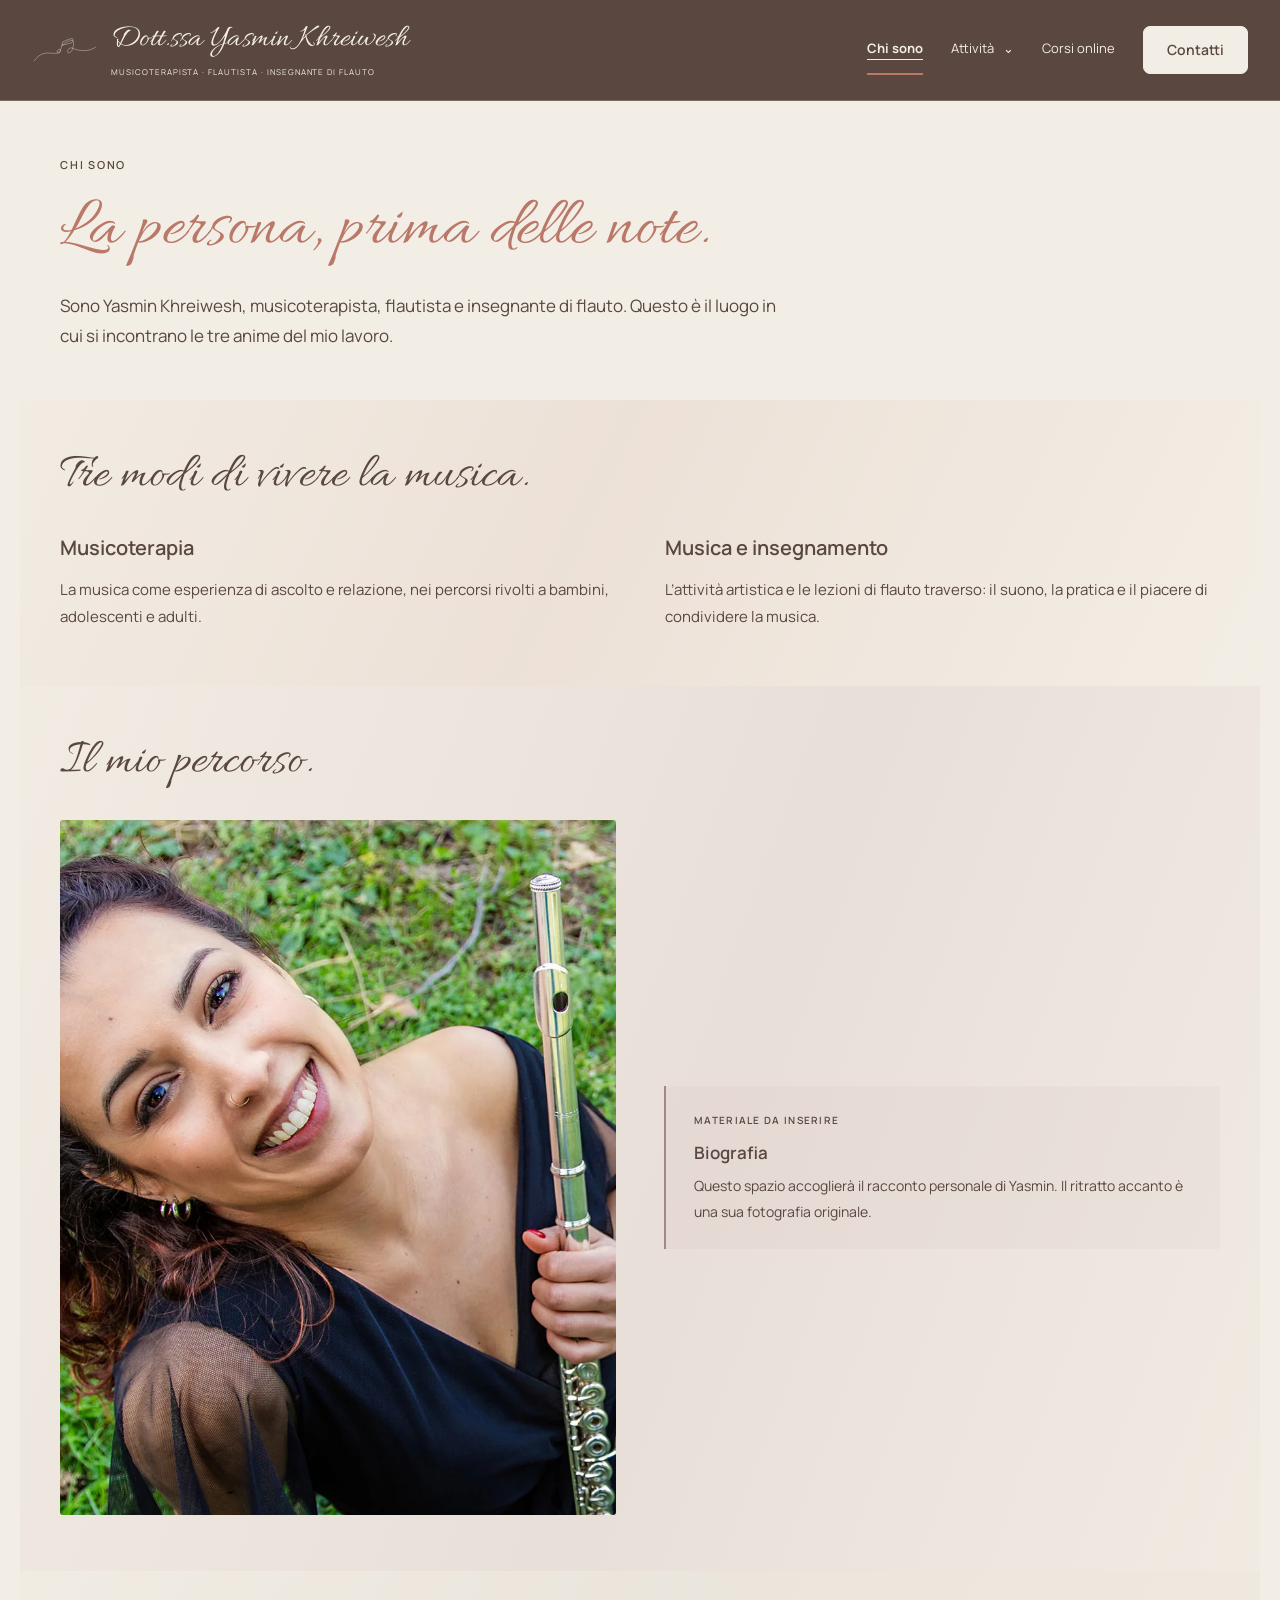
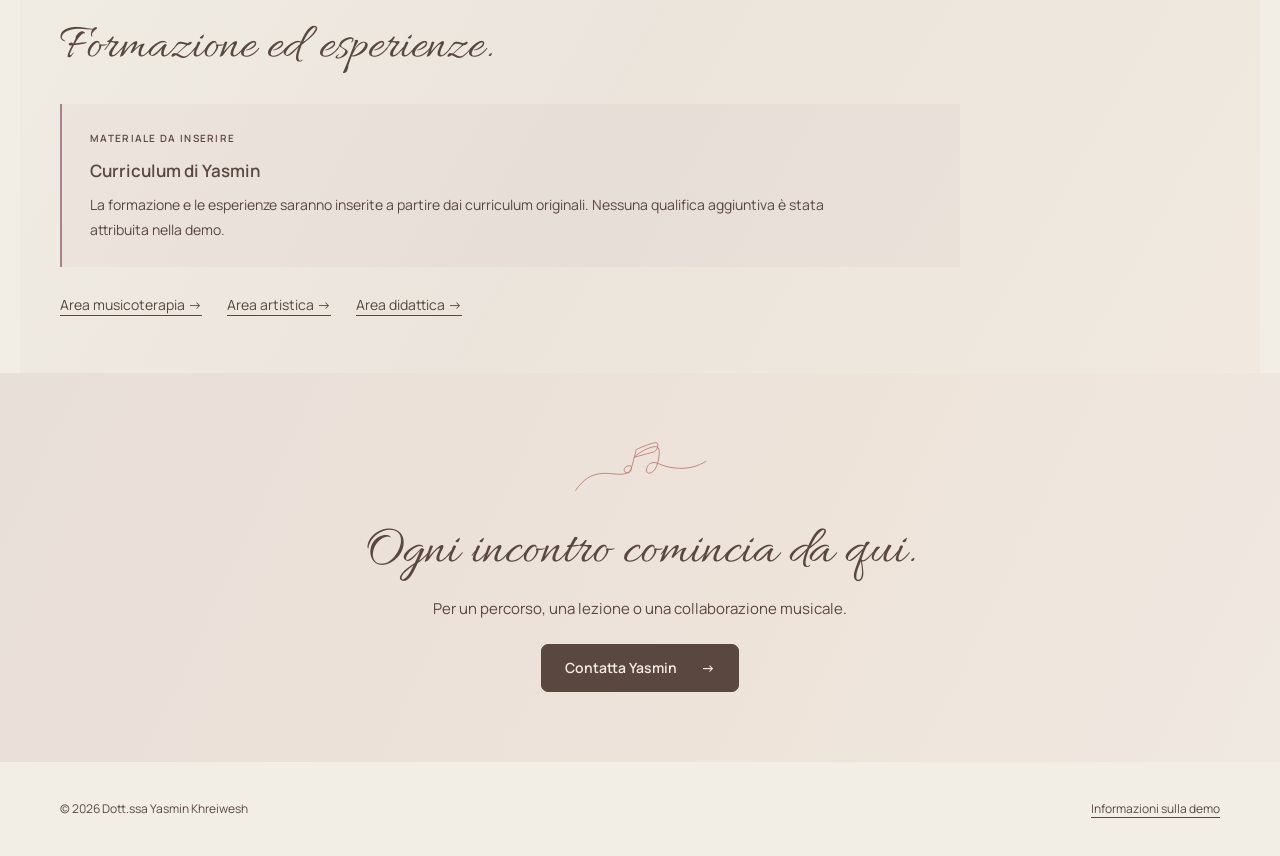
==== commit edfcd26d: "Add Yasmin flute photography to demo" ====
--- a/site/chi-sono.html
+++ b/site/chi-sono.html
@@ -1 +1 @@
-<!doctype html><html lang="it"><head><meta charset="utf-8"><meta name="viewport" content="width=device-width,initial-scale=1"><meta name="robots" content="noindex,nofollow"><title>Chi sono · Dott.ssa Yasmin Khreiwesh</title><meta name="description" content="Yasmin Khreiwesh: musicoterapia, progetti musicali e lezioni di flauto traverso. Demo del sito."><link rel="icon" type="image/svg+xml" href="assets/mark.svg"><link rel="preload" href="assets/Allura.woff2" as="font" type="font/woff2" crossorigin><link rel="preload" href="assets/Manrope.woff2" as="font" type="font/woff2" crossorigin><link rel="stylesheet" href="styles.css?v=21"><script src="app.js?v=11" defer></script></head><body><a class="skip" href="#main">Vai al contenuto</a><header class="site-header"><div class="header-inner"><a class="brand" href="index.html" aria-label="Yasmin Khreiwesh, homepage"><img src="assets/mark.svg" alt=""><span><span class="brand-honorific">Dott.ssa </span>Yasmin Khreiwesh<small>Musicoterapista · Flautista · Insegnante di flauto</small></span></a><button class="menu" type="button" aria-expanded="false" aria-controls="navigation">Menu <span aria-hidden="true">☰</span></button><nav id="navigation" aria-label="Navigazione principale"><a href="chi-sono.html" aria-current="page">Chi sono</a><div class="activity-group"><button class="activity-toggle" type="button" aria-expanded="false" aria-controls="activity-submenu">Attività <span aria-hidden="true">⌄</span></button><div id="activity-submenu" hidden><a href="musicoterapia.html">Musicoterapia</a><a href="musicista.html">Musicista</a><a href="flauto.html">Lezioni di flauto</a></div></div><a href="corsi.html">Corsi online</a><a class="nav-contact" href="contatti.html">Contatti</a></nav></div></header><main id="main"><div class="page-shell"><section class="page-intro"><p class="eyebrow">Chi sono</p><h1>La persona, prima delle note.</h1><p class="intro-copy">Sono Yasmin Khreiwesh, musicoterapista, flautista e insegnante di flauto. Questo è il luogo in cui si incontrano le tre anime del mio lavoro.</p></section><section class="content-section" id="presentazione"><div class="section-heading"><h2>Tre modi di vivere la musica.</h2></div><div class="two-columns"><article class="text-item"><h3>Musicoterapia</h3><p>La musica come esperienza di ascolto e relazione, nei percorsi rivolti a bambini, adolescenti e adulti.</p></article><article class="text-item"><h3>Musica e insegnamento</h3><p>L’attività artistica e le lezioni di flauto traverso: il suono, la pratica e il piacere di condividere la musica.</p></article></div></section><section class="content-section" id="biografia"><div class="section-heading"><h2>Il mio percorso.</h2></div><div class="two-columns photo-block"><figure class="demo-photo"><img src="assets/flute-score-demo.jpg" alt="Flauto traverso argentato appoggiato su uno spartito, in un ambiente dai toni caldi" width="1536" height="1024" loading="lazy" decoding="async"><figcaption>Fotografia illustrativa · Demo</figcaption></figure><div class="pending"><span class="pending-label">Materiale da inserire</span><h3>Biografia e ritratto</h3><p>Questo spazio accoglierà il racconto personale di Yasmin e una sua fotografia. Il dettaglio musicale accanto è un’immagine illustrativa per la demo.</p></div></div></section><section class="content-section" id="formazione"><div class="section-heading"><h2>Formazione ed esperienze.</h2></div><div class="pending"><span class="pending-label">Materiale da inserire</span><h3>Curriculum di Yasmin</h3><p>La formazione e le esperienze saranno inserite a partire dai curriculum originali. Nessuna qualifica aggiuntiva è stata attribuita nella demo.</p></div><div class="inline-links"><a href="musicoterapia.html#curriculum">Area musicoterapia →</a><a href="musicista.html#curriculum">Area artistica →</a><a href="flauto.html#curriculum">Area didattica →</a></div></section></div></main><section class="closing"><img src="assets/mark.svg" alt=""><h2>Ogni incontro comincia da qui.</h2><p>Per un percorso, una lezione o una collaborazione musicale.</p><a class="button" href="contatti.html">Contatta Yasmin<span aria-hidden="true">→</span></a></section><footer><p>© 2026 Dott.ssa Yasmin Khreiwesh</p><a href="note-demo.html">Informazioni sulla demo</a></footer></body></html>+<!doctype html><html lang="it"><head><meta charset="utf-8"><meta name="viewport" content="width=device-width,initial-scale=1"><meta name="robots" content="noindex,nofollow"><title>Chi sono · Dott.ssa Yasmin Khreiwesh</title><meta name="description" content="Yasmin Khreiwesh: musicoterapia, progetti musicali e lezioni di flauto traverso. Demo del sito."><link rel="icon" type="image/svg+xml" href="assets/mark.svg"><link rel="preload" href="assets/Allura.woff2" as="font" type="font/woff2" crossorigin><link rel="preload" href="assets/Manrope.woff2" as="font" type="font/woff2" crossorigin><link rel="stylesheet" href="styles.css?v=21"><script src="app.js?v=11" defer></script></head><body><a class="skip" href="#main">Vai al contenuto</a><header class="site-header"><div class="header-inner"><a class="brand" href="index.html" aria-label="Yasmin Khreiwesh, homepage"><img src="assets/mark.svg" alt=""><span><span class="brand-honorific">Dott.ssa </span>Yasmin Khreiwesh<small>Musicoterapista · Flautista · Insegnante di flauto</small></span></a><button class="menu" type="button" aria-expanded="false" aria-controls="navigation">Menu <span aria-hidden="true">☰</span></button><nav id="navigation" aria-label="Navigazione principale"><a href="chi-sono.html" aria-current="page">Chi sono</a><div class="activity-group"><button class="activity-toggle" type="button" aria-expanded="false" aria-controls="activity-submenu">Attività <span aria-hidden="true">⌄</span></button><div id="activity-submenu" hidden><a href="musicoterapia.html">Musicoterapia</a><a href="musicista.html">Musicista</a><a href="flauto.html">Lezioni di flauto</a></div></div><a href="corsi.html">Corsi online</a><a class="nav-contact" href="contatti.html">Contatti</a></nav></div></header><main id="main"><div class="page-shell"><section class="page-intro"><p class="eyebrow">Chi sono</p><h1>La persona, prima delle note.</h1><p class="intro-copy">Sono Yasmin Khreiwesh, musicoterapista, flautista e insegnante di flauto. Questo è il luogo in cui si incontrano le tre anime del mio lavoro.</p></section><section class="content-section" id="presentazione"><div class="section-heading"><h2>Tre modi di vivere la musica.</h2></div><div class="two-columns"><article class="text-item"><h3>Musicoterapia</h3><p>La musica come esperienza di ascolto e relazione, nei percorsi rivolti a bambini, adolescenti e adulti.</p></article><article class="text-item"><h3>Musica e insegnamento</h3><p>L’attività artistica e le lezioni di flauto traverso: il suono, la pratica e il piacere di condividere la musica.</p></article></div></section><section class="content-section" id="biografia"><div class="section-heading"><h2>Il mio percorso.</h2></div><div class="two-columns photo-block"><figure class="demo-photo portrait-photo"><img src="assets/yasmin-ritratto.webp" alt="Ritratto di Yasmin con il flauto traverso" loading="lazy" decoding="async"></figure><div class="pending"><span class="pending-label">Materiale da inserire</span><h3>Biografia</h3><p>Questo spazio accoglierà il racconto personale di Yasmin. Il ritratto accanto è una sua fotografia originale.</p></div></div></section><section class="content-section" id="formazione"><div class="section-heading"><h2>Formazione ed esperienze.</h2></div><div class="pending"><span class="pending-label">Materiale da inserire</span><h3>Curriculum di Yasmin</h3><p>La formazione e le esperienze saranno inserite a partire dai curriculum originali. Nessuna qualifica aggiuntiva è stata attribuita nella demo.</p></div><div class="inline-links"><a href="musicoterapia.html#curriculum">Area musicoterapia →</a><a href="musicista.html#curriculum">Area artistica →</a><a href="flauto.html#curriculum">Area didattica →</a></div></section></div></main><section class="closing"><img src="assets/mark.svg" alt=""><h2>Ogni incontro comincia da qui.</h2><p>Per un percorso, una lezione o una collaborazione musicale.</p><a class="button" href="contatti.html">Contatta Yasmin<span aria-hidden="true">→</span></a></section><footer><p>© 2026 Dott.ssa Yasmin Khreiwesh</p><a href="note-demo.html">Informazioni sulla demo</a></footer></body></html>
--- a/site/styles.css
+++ b/site/styles.css
@@ -353,12 +353,31 @@
 .home-paths .activity-door p { font-size: 14px; line-height: 1.85; }
 .home-paths .door-link { margin-top: auto; }
 .home-about, .home-course { scroll-margin-top: 24px; }
+/* Original portraits: quiet editorial crops and restrained motion. */
+html { overflow-x: clip; }
+.home-about .about-sign { padding: 0; background: transparent; overflow: hidden; }
+.home-about .about-sign .demo-photo img { width: 100%; max-width: none; height: min(520px, 46vw); min-height: 360px; aspect-ratio: auto; object-fit: cover; object-position: center 38%; }
+.demo-photo { overflow: hidden; }
+.demo-photo img { transition: transform .7s ease, filter .7s ease; }
+.demo-photo:hover img { transform: scale(1.035); }
+.portrait-photo img { aspect-ratio: 4 / 5; object-position: center 35%; }
+.artist-gallery { display: grid; grid-template-columns: repeat(3, minmax(0, 1fr)); gap: 20px; margin-top: 30px; }
+.artist-gallery .demo-photo img { width: 100%; height: 330px; aspect-ratio: auto; object-fit: cover; }
+.artist-gallery .demo-photo:nth-child(2) img { object-position: center 38%; }
+.artist-gallery .demo-photo:nth-child(3) img { object-position: center 55%; }
+.home-hero .hero-photo img { object-position: 62% center; }
+@media (prefers-reduced-motion: reduce) { .demo-photo img { transition: none; } .demo-photo:hover img { transform: none; } }
 @media (max-width: 800px) {
   .home-paths { width: calc(100% - 48px); padding-top: 42px; margin-bottom: 70px; }
   .paths-intro h2 { font-size: 50px; }
   .paths-intro > p:last-child { font-size: 16px; }
 }
 @media (max-width: 650px) {
+  .home-about .about-sign .demo-photo img { height: 380px; min-height: 0; }
+  .artist-gallery { grid-template-columns: repeat(2, minmax(0, 1fr)); gap: 12px; }
+  .artist-gallery .demo-photo img { height: 235px; }
+  .artist-gallery .demo-photo:last-child { grid-column: 1 / -1; }
+  .home-hero .hero-photo img { object-position: 63% center; }
   .home-paths { width: calc(100% - 40px); padding-top: 36px; margin-bottom: 60px; }
   .paths-intro { margin-bottom: 30px; }
   .paths-intro h2 { font-size: 44px; margin-bottom: 16px; }
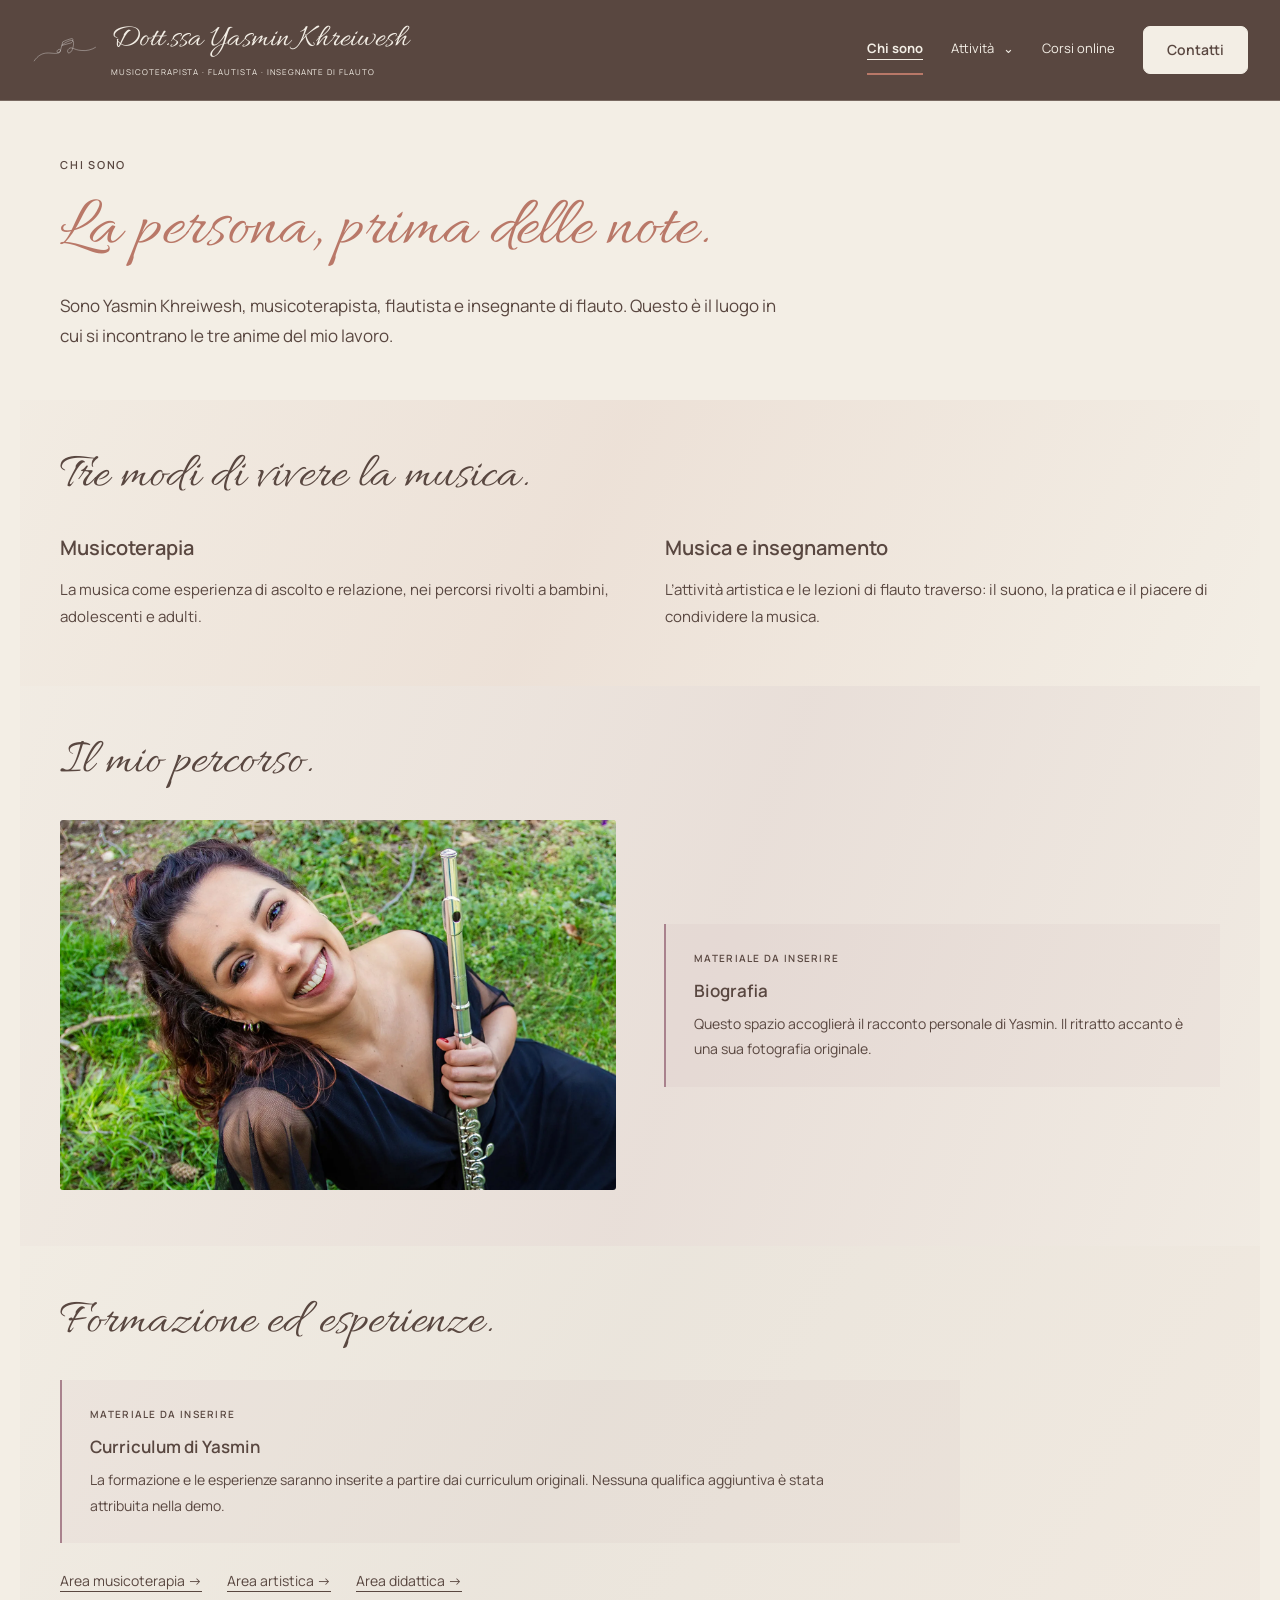
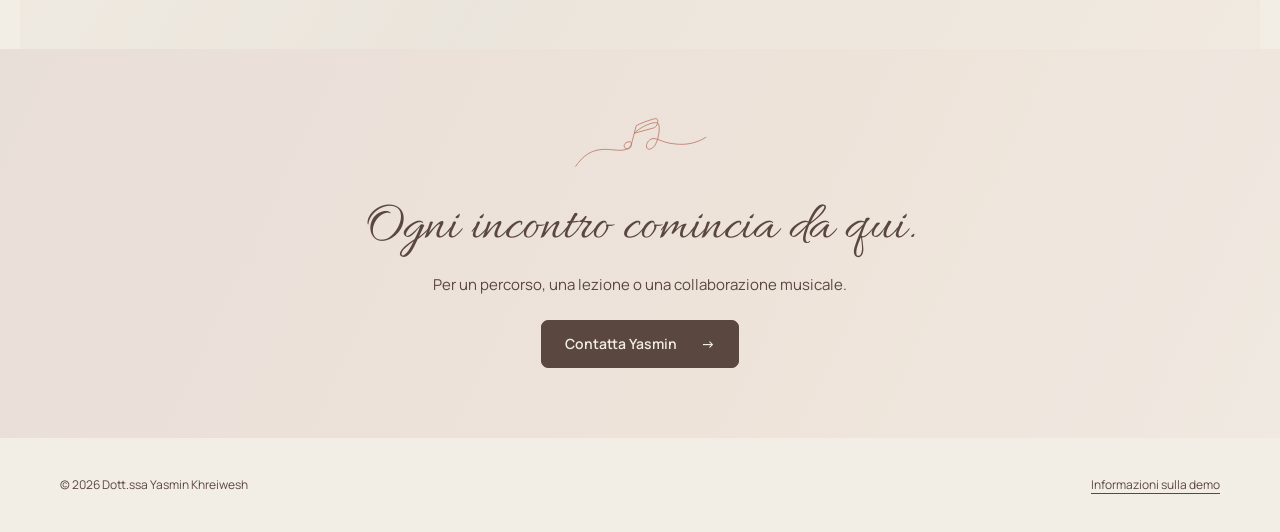
==== commit 45a54358: "Publish Yasmin photos across site" ====
--- a/site/chi-sono.html
+++ b/site/chi-sono.html
@@ -1 +1 @@
-<!doctype html><html lang="it"><head><meta charset="utf-8"><meta name="viewport" content="width=device-width,initial-scale=1"><meta name="robots" content="noindex,nofollow"><title>Chi sono · Dott.ssa Yasmin Khreiwesh</title><meta name="description" content="Yasmin Khreiwesh: musicoterapia, progetti musicali e lezioni di flauto traverso. Demo del sito."><link rel="icon" type="image/svg+xml" href="assets/mark.svg"><link rel="preload" href="assets/Allura.woff2" as="font" type="font/woff2" crossorigin><link rel="preload" href="assets/Manrope.woff2" as="font" type="font/woff2" crossorigin><link rel="stylesheet" href="styles.css?v=21"><script src="app.js?v=11" defer></script></head><body><a class="skip" href="#main">Vai al contenuto</a><header class="site-header"><div class="header-inner"><a class="brand" href="index.html" aria-label="Yasmin Khreiwesh, homepage"><img src="assets/mark.svg" alt=""><span><span class="brand-honorific">Dott.ssa </span>Yasmin Khreiwesh<small>Musicoterapista · Flautista · Insegnante di flauto</small></span></a><button class="menu" type="button" aria-expanded="false" aria-controls="navigation">Menu <span aria-hidden="true">☰</span></button><nav id="navigation" aria-label="Navigazione principale"><a href="chi-sono.html" aria-current="page">Chi sono</a><div class="activity-group"><button class="activity-toggle" type="button" aria-expanded="false" aria-controls="activity-submenu">Attività <span aria-hidden="true">⌄</span></button><div id="activity-submenu" hidden><a href="musicoterapia.html">Musicoterapia</a><a href="musicista.html">Musicista</a><a href="flauto.html">Lezioni di flauto</a></div></div><a href="corsi.html">Corsi online</a><a class="nav-contact" href="contatti.html">Contatti</a></nav></div></header><main id="main"><div class="page-shell"><section class="page-intro"><p class="eyebrow">Chi sono</p><h1>La persona, prima delle note.</h1><p class="intro-copy">Sono Yasmin Khreiwesh, musicoterapista, flautista e insegnante di flauto. Questo è il luogo in cui si incontrano le tre anime del mio lavoro.</p></section><section class="content-section" id="presentazione"><div class="section-heading"><h2>Tre modi di vivere la musica.</h2></div><div class="two-columns"><article class="text-item"><h3>Musicoterapia</h3><p>La musica come esperienza di ascolto e relazione, nei percorsi rivolti a bambini, adolescenti e adulti.</p></article><article class="text-item"><h3>Musica e insegnamento</h3><p>L’attività artistica e le lezioni di flauto traverso: il suono, la pratica e il piacere di condividere la musica.</p></article></div></section><section class="content-section" id="biografia"><div class="section-heading"><h2>Il mio percorso.</h2></div><div class="two-columns photo-block"><figure class="demo-photo portrait-photo"><img src="assets/yasmin-ritratto.webp" alt="Ritratto di Yasmin con il flauto traverso" loading="lazy" decoding="async"></figure><div class="pending"><span class="pending-label">Materiale da inserire</span><h3>Biografia</h3><p>Questo spazio accoglierà il racconto personale di Yasmin. Il ritratto accanto è una sua fotografia originale.</p></div></div></section><section class="content-section" id="formazione"><div class="section-heading"><h2>Formazione ed esperienze.</h2></div><div class="pending"><span class="pending-label">Materiale da inserire</span><h3>Curriculum di Yasmin</h3><p>La formazione e le esperienze saranno inserite a partire dai curriculum originali. Nessuna qualifica aggiuntiva è stata attribuita nella demo.</p></div><div class="inline-links"><a href="musicoterapia.html#curriculum">Area musicoterapia →</a><a href="musicista.html#curriculum">Area artistica →</a><a href="flauto.html#curriculum">Area didattica →</a></div></section></div></main><section class="closing"><img src="assets/mark.svg" alt=""><h2>Ogni incontro comincia da qui.</h2><p>Per un percorso, una lezione o una collaborazione musicale.</p><a class="button" href="contatti.html">Contatta Yasmin<span aria-hidden="true">→</span></a></section><footer><p>© 2026 Dott.ssa Yasmin Khreiwesh</p><a href="note-demo.html">Informazioni sulla demo</a></footer></body></html>+<!doctype html><html lang="it"><head><meta charset="utf-8"><meta name="viewport" content="width=device-width,initial-scale=1"><meta name="robots" content="noindex,nofollow"><title>Chi sono · Dott.ssa Yasmin Khreiwesh</title><meta name="description" content="Yasmin Khreiwesh: musicoterapia, progetti musicali e lezioni di flauto traverso. Demo del sito."><link rel="icon" type="image/svg+xml" href="assets/mark.svg"><link rel="preload" href="assets/Allura.woff2" as="font" type="font/woff2" crossorigin><link rel="preload" href="assets/Manrope.woff2" as="font" type="font/woff2" crossorigin><link rel="stylesheet" href="styles.css?v=27"><script src="app.js?v=11" defer></script></head><body><a class="skip" href="#main">Vai al contenuto</a><header class="site-header"><div class="header-inner"><a class="brand" href="index.html" aria-label="Yasmin Khreiwesh, homepage"><img src="assets/mark.svg" alt=""><span><span class="brand-honorific">Dott.ssa </span>Yasmin Khreiwesh<small>Musicoterapista · Flautista · Insegnante di flauto</small></span></a><button class="menu" type="button" aria-expanded="false" aria-controls="navigation">Menu <span aria-hidden="true">☰</span></button><nav id="navigation" aria-label="Navigazione principale"><a href="chi-sono.html" aria-current="page">Chi sono</a><div class="activity-group"><button class="activity-toggle" type="button" aria-expanded="false" aria-controls="activity-submenu">Attività <span aria-hidden="true">⌄</span></button><div id="activity-submenu" hidden><a href="musicoterapia.html">Musicoterapia</a><a href="musicista.html">Musicista</a><a href="flauto.html">Lezioni di flauto</a></div></div><a href="corsi.html">Corsi online</a><a class="nav-contact" href="contatti.html">Contatti</a></nav></div></header><main id="main"><div class="page-shell"><section class="page-intro"><p class="eyebrow">Chi sono</p><h1>La persona, prima delle note.</h1><p class="intro-copy">Sono Yasmin Khreiwesh, musicoterapista, flautista e insegnante di flauto. Questo è il luogo in cui si incontrano le tre anime del mio lavoro.</p></section><section class="content-section" id="presentazione"><div class="section-heading"><h2>Tre modi di vivere la musica.</h2></div><div class="two-columns"><article class="text-item"><h3>Musicoterapia</h3><p>La musica come esperienza di ascolto e relazione, nei percorsi rivolti a bambini, adolescenti e adulti.</p></article><article class="text-item"><h3>Musica e insegnamento</h3><p>L’attività artistica e le lezioni di flauto traverso: il suono, la pratica e il piacere di condividere la musica.</p></article></div></section><section class="content-section" id="biografia"><div class="section-heading"><h2>Il mio percorso.</h2></div><div class="two-columns photo-block"><figure class="demo-photo portrait-photo"><img src="assets/yasmin-ritratto.webp" alt="Ritratto di Yasmin con il flauto traverso" loading="lazy" decoding="async"></figure><div class="pending"><span class="pending-label">Materiale da inserire</span><h3>Biografia</h3><p>Questo spazio accoglierà il racconto personale di Yasmin. Il ritratto accanto è una sua fotografia originale.</p></div></div></section><section class="content-section" id="formazione"><div class="section-heading"><h2>Formazione ed esperienze.</h2></div><div class="pending"><span class="pending-label">Materiale da inserire</span><h3>Curriculum di Yasmin</h3><p>La formazione e le esperienze saranno inserite a partire dai curriculum originali. Nessuna qualifica aggiuntiva è stata attribuita nella demo.</p></div><div class="inline-links"><a href="musicoterapia.html#curriculum">Area musicoterapia →</a><a href="musicista.html#curriculum">Area artistica →</a><a href="flauto.html#curriculum">Area didattica →</a></div></section></div></main><section class="closing"><img src="assets/mark.svg" alt=""><h2>Ogni incontro comincia da qui.</h2><p>Per un percorso, una lezione o una collaborazione musicale.</p><a class="button" href="contatti.html">Contatta Yasmin<span aria-hidden="true">→</span></a></section><footer><p>© 2026 Dott.ssa Yasmin Khreiwesh</p><a href="note-demo.html">Informazioni sulla demo</a></footer></body></html>
--- a/site/styles.css
+++ b/site/styles.css
@@ -356,16 +356,28 @@
 /* Original portraits: quiet editorial crops and restrained motion. */
 html { overflow-x: clip; }
 .home-about .about-sign { padding: 0; background: transparent; overflow: hidden; }
-.home-about .about-sign .demo-photo img { width: 100%; max-width: none; height: min(520px, 46vw); min-height: 360px; aspect-ratio: auto; object-fit: cover; object-position: center 38%; }
+.home-about .about-sign .demo-photo img { width: 100%; max-width: none; height: auto; min-height: 0; aspect-ratio: 3 / 2; object-fit: contain; object-position: center; }
 .demo-photo { overflow: hidden; }
 .demo-photo img { transition: transform .7s ease, filter .7s ease; }
 .demo-photo:hover img { transform: scale(1.035); }
 .portrait-photo img { aspect-ratio: 4 / 5; object-position: center 35%; }
+#biografia .portrait-photo img { aspect-ratio: 3 / 2; object-fit: contain; object-position: center; }
 .artist-gallery { display: grid; grid-template-columns: repeat(3, minmax(0, 1fr)); gap: 20px; margin-top: 30px; }
+.performance-feature { display: grid; grid-template-columns: minmax(0, 1.65fr) minmax(240px, 1fr); gap: 42px; align-items: center; }
+.performance-player { background: var(--brown); border-radius: 4px; overflow: hidden; aspect-ratio: 16 / 9; }
+.performance-player video { display: block; width: 100%; height: 100%; object-fit: contain; }
+.performance-copy h3 { font-size: 24px; margin-bottom: 14px; }
+.performance-copy p { max-width: 390px; font-size: 14px; }
+.performance-copy .eyebrow { color: var(--rose); font-size: 10px; }
+.performance-copy .performance-note { font-size: 11px; margin-bottom: 0; }
 .artist-gallery .demo-photo img { width: 100%; height: 330px; aspect-ratio: auto; object-fit: cover; }
 .artist-gallery .demo-photo:nth-child(2) img { object-position: center 38%; }
 .artist-gallery .demo-photo:nth-child(3) img { object-position: center 55%; }
 .home-hero .hero-photo img { object-position: 62% center; }
+@media (min-width: 801px) {
+  .home-hero .hero-photo { top: 20px; }
+  .home-hero .hero-photo img { object-position: 62% top; transform-origin: center top; transform: translateX(8%) scale(1.16); }
+}
 @media (prefers-reduced-motion: reduce) { .demo-photo img { transition: none; } .demo-photo:hover img { transform: none; } }
 @media (max-width: 800px) {
   .home-paths { width: calc(100% - 48px); padding-top: 42px; margin-bottom: 70px; }
@@ -373,7 +385,9 @@
   .paths-intro > p:last-child { font-size: 16px; }
 }
 @media (max-width: 650px) {
-  .home-about .about-sign .demo-photo img { height: 380px; min-height: 0; }
+  .performance-feature { grid-template-columns: 1fr; gap: 22px; }
+  .performance-copy h3 { font-size: 21px; }
+  .home-about .about-sign .demo-photo img { height: auto; min-height: 0; }
   .artist-gallery { grid-template-columns: repeat(2, minmax(0, 1fr)); gap: 12px; }
   .artist-gallery .demo-photo img { height: 235px; }
   .artist-gallery .demo-photo:last-child { grid-column: 1 / -1; }
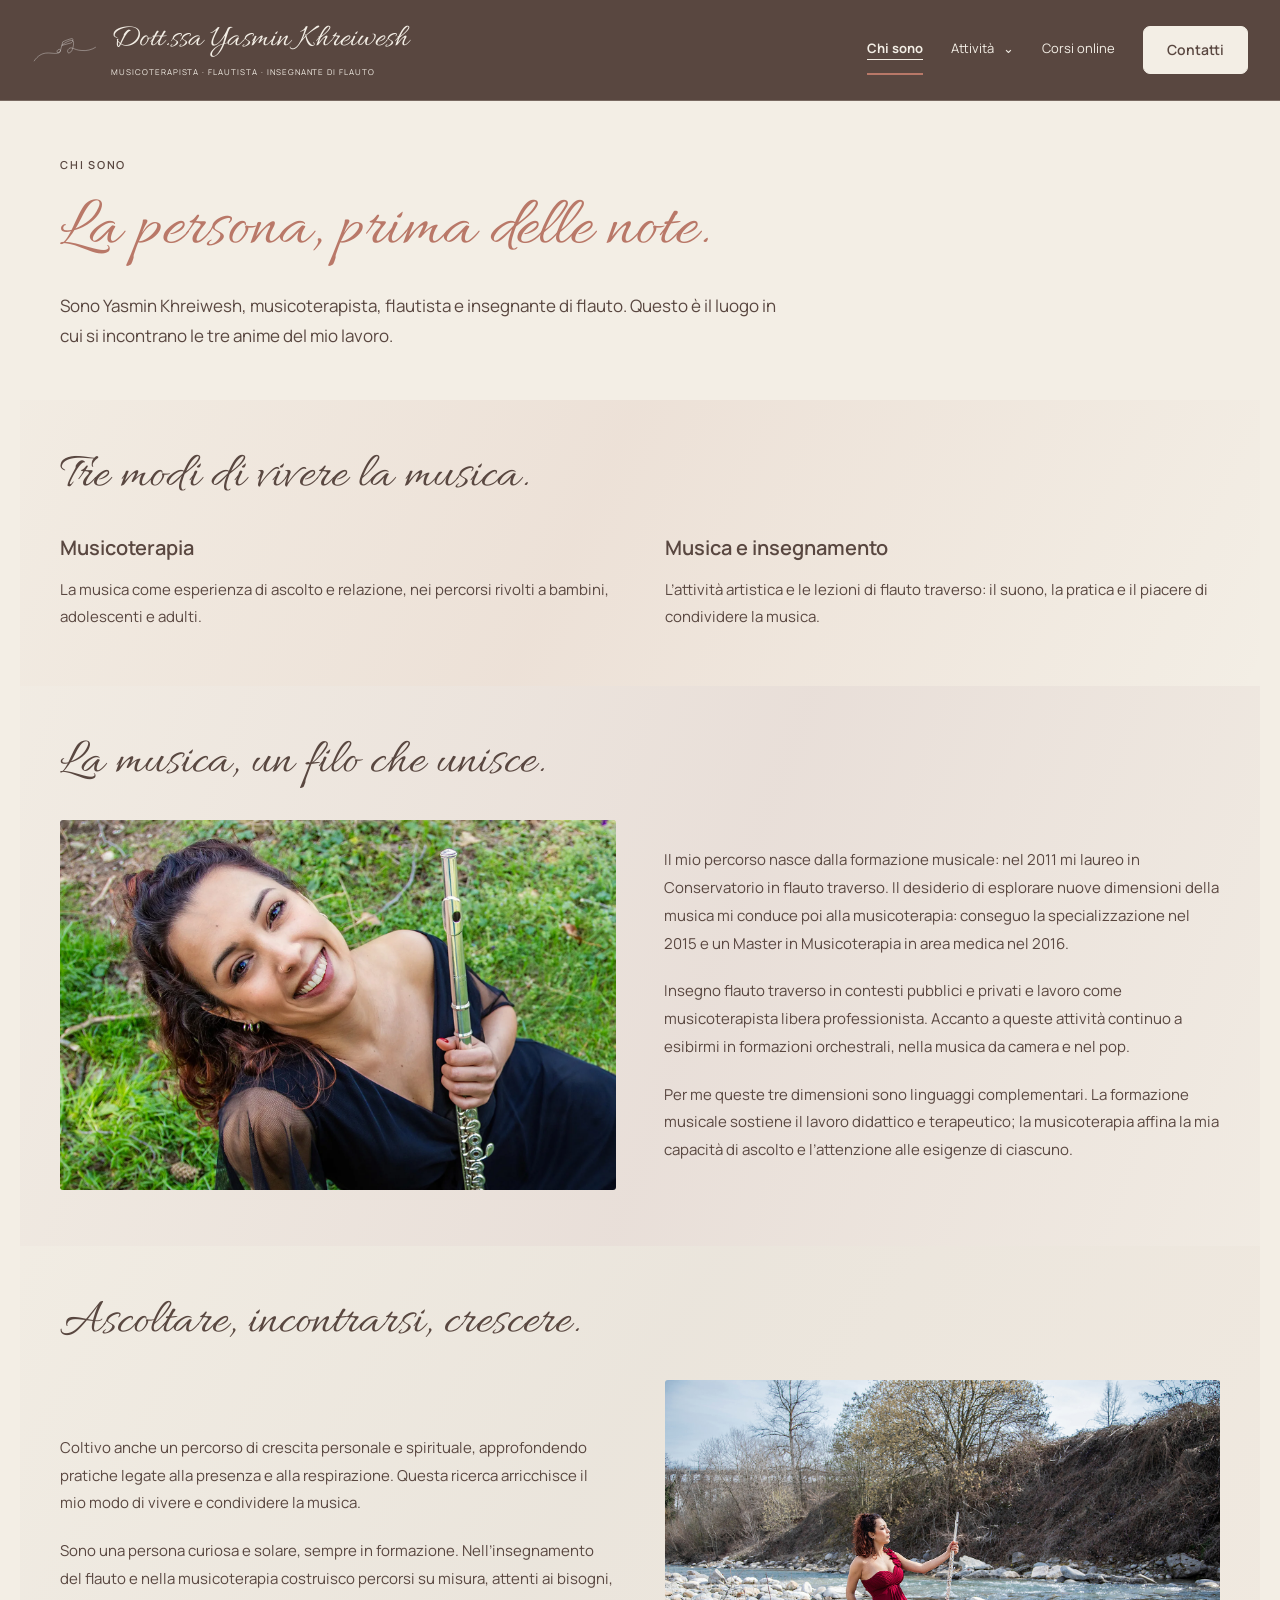
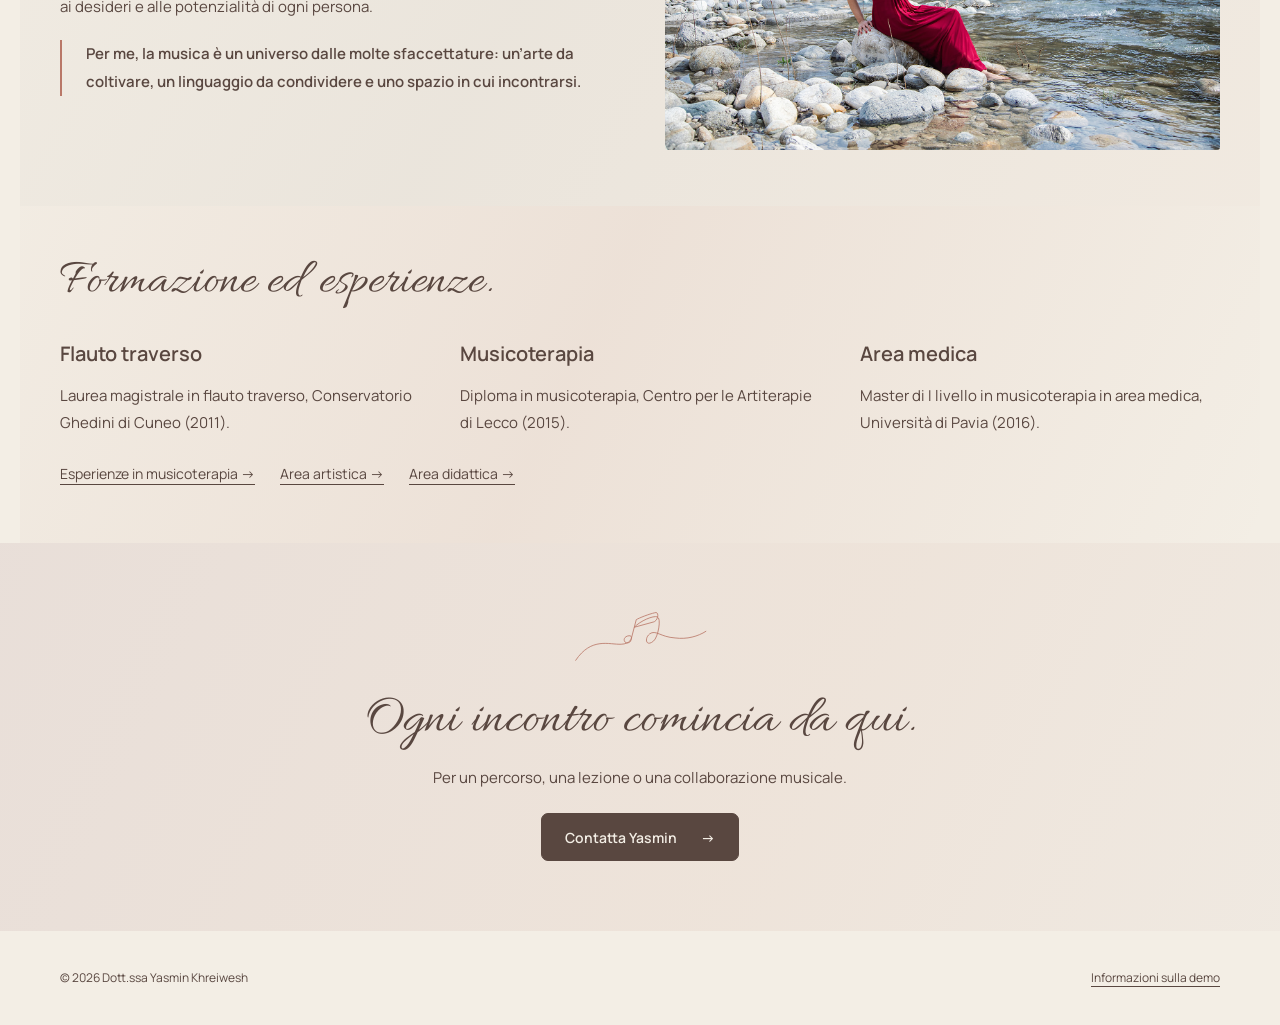
==== commit 005216ae: "Update Yasmin demo biography, contacts, and musicotherapy CV" ====
--- a/site/chi-sono.html
+++ b/site/chi-sono.html
@@ -1 +1 @@
-<!doctype html><html lang="it"><head><meta charset="utf-8"><meta name="viewport" content="width=device-width,initial-scale=1"><meta name="robots" content="noindex,nofollow"><title>Chi sono · Dott.ssa Yasmin Khreiwesh</title><meta name="description" content="Yasmin Khreiwesh: musicoterapia, progetti musicali e lezioni di flauto traverso. Demo del sito."><link rel="icon" type="image/svg+xml" href="assets/mark.svg"><link rel="preload" href="assets/Allura.woff2" as="font" type="font/woff2" crossorigin><link rel="preload" href="assets/Manrope.woff2" as="font" type="font/woff2" crossorigin><link rel="stylesheet" href="styles.css?v=27"><script src="app.js?v=11" defer></script></head><body><a class="skip" href="#main">Vai al contenuto</a><header class="site-header"><div class="header-inner"><a class="brand" href="index.html" aria-label="Yasmin Khreiwesh, homepage"><img src="assets/mark.svg" alt=""><span><span class="brand-honorific">Dott.ssa </span>Yasmin Khreiwesh<small>Musicoterapista · Flautista · Insegnante di flauto</small></span></a><button class="menu" type="button" aria-expanded="false" aria-controls="navigation">Menu <span aria-hidden="true">☰</span></button><nav id="navigation" aria-label="Navigazione principale"><a href="chi-sono.html" aria-current="page">Chi sono</a><div class="activity-group"><button class="activity-toggle" type="button" aria-expanded="false" aria-controls="activity-submenu">Attività <span aria-hidden="true">⌄</span></button><div id="activity-submenu" hidden><a href="musicoterapia.html">Musicoterapia</a><a href="musicista.html">Musicista</a><a href="flauto.html">Lezioni di flauto</a></div></div><a href="corsi.html">Corsi online</a><a class="nav-contact" href="contatti.html">Contatti</a></nav></div></header><main id="main"><div class="page-shell"><section class="page-intro"><p class="eyebrow">Chi sono</p><h1>La persona, prima delle note.</h1><p class="intro-copy">Sono Yasmin Khreiwesh, musicoterapista, flautista e insegnante di flauto. Questo è il luogo in cui si incontrano le tre anime del mio lavoro.</p></section><section class="content-section" id="presentazione"><div class="section-heading"><h2>Tre modi di vivere la musica.</h2></div><div class="two-columns"><article class="text-item"><h3>Musicoterapia</h3><p>La musica come esperienza di ascolto e relazione, nei percorsi rivolti a bambini, adolescenti e adulti.</p></article><article class="text-item"><h3>Musica e insegnamento</h3><p>L’attività artistica e le lezioni di flauto traverso: il suono, la pratica e il piacere di condividere la musica.</p></article></div></section><section class="content-section" id="biografia"><div class="section-heading"><h2>Il mio percorso.</h2></div><div class="two-columns photo-block"><figure class="demo-photo portrait-photo"><img src="assets/yasmin-ritratto.webp" alt="Ritratto di Yasmin con il flauto traverso" loading="lazy" decoding="async"></figure><div class="pending"><span class="pending-label">Materiale da inserire</span><h3>Biografia</h3><p>Questo spazio accoglierà il racconto personale di Yasmin. Il ritratto accanto è una sua fotografia originale.</p></div></div></section><section class="content-section" id="formazione"><div class="section-heading"><h2>Formazione ed esperienze.</h2></div><div class="pending"><span class="pending-label">Materiale da inserire</span><h3>Curriculum di Yasmin</h3><p>La formazione e le esperienze saranno inserite a partire dai curriculum originali. Nessuna qualifica aggiuntiva è stata attribuita nella demo.</p></div><div class="inline-links"><a href="musicoterapia.html#curriculum">Area musicoterapia →</a><a href="musicista.html#curriculum">Area artistica →</a><a href="flauto.html#curriculum">Area didattica →</a></div></section></div></main><section class="closing"><img src="assets/mark.svg" alt=""><h2>Ogni incontro comincia da qui.</h2><p>Per un percorso, una lezione o una collaborazione musicale.</p><a class="button" href="contatti.html">Contatta Yasmin<span aria-hidden="true">→</span></a></section><footer><p>© 2026 Dott.ssa Yasmin Khreiwesh</p><a href="note-demo.html">Informazioni sulla demo</a></footer></body></html>+<!doctype html><html lang="it"><head><meta charset="utf-8"><meta name="viewport" content="width=device-width,initial-scale=1"><meta name="robots" content="noindex,nofollow"><title>Chi sono · Dott.ssa Yasmin Khreiwesh</title><meta name="description" content="Yasmin Khreiwesh: musicoterapia, progetti musicali e lezioni di flauto traverso. Demo del sito."><link rel="icon" type="image/svg+xml" href="assets/mark.svg"><link rel="preload" href="assets/Allura.woff2" as="font" type="font/woff2" crossorigin><link rel="preload" href="assets/Manrope.woff2" as="font" type="font/woff2" crossorigin><link rel="stylesheet" href="styles.css?v=27"><script src="app.js?v=11" defer></script></head><body><a class="skip" href="#main">Vai al contenuto</a><header class="site-header"><div class="header-inner"><a class="brand" href="index.html" aria-label="Yasmin Khreiwesh, homepage"><img src="assets/mark.svg" alt=""><span><span class="brand-honorific">Dott.ssa </span>Yasmin Khreiwesh<small>Musicoterapista · Flautista · Insegnante di flauto</small></span></a><button class="menu" type="button" aria-expanded="false" aria-controls="navigation">Menu <span aria-hidden="true">☰</span></button><nav id="navigation" aria-label="Navigazione principale"><a href="chi-sono.html" aria-current="page">Chi sono</a><div class="activity-group"><button class="activity-toggle" type="button" aria-expanded="false" aria-controls="activity-submenu">Attività <span aria-hidden="true">⌄</span></button><div id="activity-submenu" hidden><a href="musicoterapia.html">Musicoterapia</a><a href="musicista.html">Musicista</a><a href="flauto.html">Lezioni di flauto</a></div></div><a href="corsi.html">Corsi online</a><a class="nav-contact" href="contatti.html">Contatti</a></nav></div></header><main id="main"><div class="page-shell"><section class="page-intro"><p class="eyebrow">Chi sono</p><h1>La persona, prima delle note.</h1><p class="intro-copy">Sono Yasmin Khreiwesh, musicoterapista, flautista e insegnante di flauto. Questo è il luogo in cui si incontrano le tre anime del mio lavoro.</p></section><section class="content-section" id="presentazione"><div class="section-heading"><h2>Tre modi di vivere la musica.</h2></div><div class="two-columns"><article class="text-item"><h3>Musicoterapia</h3><p>La musica come esperienza di ascolto e relazione, nei percorsi rivolti a bambini, adolescenti e adulti.</p></article><article class="text-item"><h3>Musica e insegnamento</h3><p>L’attività artistica e le lezioni di flauto traverso: il suono, la pratica e il piacere di condividere la musica.</p></article></div></section><section class="content-section" id="biografia"><div class="section-heading"><h2>La musica, un filo che unisce.</h2></div><div class="two-columns photo-block"><figure class="demo-photo portrait-photo"><img src="assets/yasmin-ritratto.webp" alt="Ritratto di Yasmin con il flauto traverso" loading="lazy" decoding="async"></figure><div class="biography-copy"><p>Il mio percorso nasce dalla formazione musicale: nel 2011 mi laureo in Conservatorio in flauto traverso. Il desiderio di esplorare nuove dimensioni della musica mi conduce poi alla musicoterapia: conseguo la specializzazione nel 2015 e un Master in Musicoterapia in area medica nel 2016.</p><p>Insegno flauto traverso in contesti pubblici e privati e lavoro come musicoterapista libera professionista. Accanto a queste attività continuo a esibirmi in formazioni orchestrali, nella musica da camera e nel pop.</p><p>Per me queste tre dimensioni sono linguaggi complementari. La formazione musicale sostiene il lavoro didattico e terapeutico; la musicoterapia affina la mia capacità di ascolto e l’attenzione alle esigenze di ciascuno.</p></div></div></section><section class="content-section" id="approccio"><div class="section-heading"><h2>Ascoltare, incontrarsi, crescere.</h2></div><div class="biography-details"><div class="biography-details-copy"><p>Coltivo anche un percorso di crescita personale e spirituale, approfondendo pratiche legate alla presenza e alla respirazione. Questa ricerca arricchisce il mio modo di vivere e condividere la musica.</p><p>Sono una persona curiosa e solare, sempre in formazione. Nell’insegnamento del flauto e nella musicoterapia costruisco percorsi su misura, attenti ai bisogni, ai desideri e alle potenzialità di ogni persona.</p><p class="biography-quote">Per me, la musica è un universo dalle molte sfaccettature: un’arte da coltivare, un linguaggio da condividere e uno spazio in cui incontrarsi.</p></div><figure class="demo-photo portrait-photo"><img src="assets/C52A6481.jpg" alt="Yasmin con il flauto traverso" loading="lazy" decoding="async"></figure></div></section><section class="content-section" id="formazione"><div class="section-heading"><h2>Formazione ed esperienze.</h2></div><div class="three-columns"><article class="text-item"><h3>Flauto traverso</h3><p>Laurea magistrale in flauto traverso, Conservatorio Ghedini di Cuneo (2011).</p></article><article class="text-item"><h3>Musicoterapia</h3><p>Diploma in musicoterapia, Centro per le Artiterapie di Lecco (2015).</p></article><article class="text-item"><h3>Area medica</h3><p>Master di I livello in musicoterapia in area medica, Università di Pavia (2016).</p></article></div><div class="inline-links"><a href="musicoterapia.html#curriculum">Esperienze in musicoterapia →</a><a href="musicista.html#curriculum">Area artistica →</a><a href="flauto.html#curriculum">Area didattica →</a></div></section></div></main><section class="closing"><img src="assets/mark.svg" alt=""><h2>Ogni incontro comincia da qui.</h2><p>Per un percorso, una lezione o una collaborazione musicale.</p><a class="button" href="contatti.html">Contatta Yasmin<span aria-hidden="true">→</span></a></section><footer><p>© 2026 Dott.ssa Yasmin Khreiwesh</p><a href="note-demo.html">Informazioni sulla demo</a></footer></body></html>
--- a/site/styles.css
+++ b/site/styles.css
@@ -205,9 +205,29 @@
 .demo-photo img { display: block; width: 100%; height: auto; aspect-ratio: 3 / 2; object-fit: cover; border-radius: 3px; }
 .demo-photo figcaption { font-size: 11px; line-height: 1.6; margin-top: 10px; }
 .photo-block { align-items: center; gap: 48px; }
+.biography-copy p, .biography-details p { font-size: 15px; line-height: 1.85; }
+.biography-copy p:last-child, .biography-details p:last-child { margin-bottom: 0; }
+.biography-details { display: grid; grid-template-columns: repeat(2, minmax(0, 1fr)); gap: 50px; align-items: center; }
+.biography-details .portrait-photo img { aspect-ratio: 3 / 2; object-fit: contain; object-position: center; }
+.biography-quote { border-left: 2px solid var(--rose); padding-left: 24px; font-weight: 600; }
+.curriculum-note { margin-top: 28px; }
+.contact-details { display: grid; grid-template-columns: repeat(2, minmax(0, 1fr)); gap: 50px; margin-top: 30px; }
+.contact-method + .contact-method { margin-top: 30px; }
+.contact-details h3 { font-size: 18px; margin-bottom: 7px; }
+.contact-details a { overflow-wrap: anywhere; text-underline-offset: 4px; }
+.contact-details a { display: inline-flex; align-items: center; gap: 10px; }
+.contact-icon { width: 21px; height: 21px; flex: 0 0 21px; fill: none; stroke: currentColor; stroke-width: 1.7; stroke-linecap: round; stroke-linejoin: round; color: var(--rose); }
+.contact-method a { font-size: 17px; }
+.contact-social ul { list-style: none; margin: 0; padding: 0; }
+.contact-social li { padding: 12px 0; border-top: 1px solid var(--rule); }
+.contact-social li span { display: block; font-size: 11px; }
+.contact-social li a { font-size: 14px; }
 .photo-block > div > p:last-child { margin-bottom: 0; }
 @media (max-width: 650px) {
   .photo-block { gap: 24px; }
+  .contact-details { grid-template-columns: 1fr; gap: 34px; }
+  .biography-details { grid-template-columns: 1fr; gap: 24px; }
+  .biography-details .portrait-photo img { max-height: 460px; }
   .demo-photo figcaption { font-size: 10px; }
 }
 
@@ -362,7 +382,16 @@
 .demo-photo:hover img { transform: scale(1.035); }
 .portrait-photo img { aspect-ratio: 4 / 5; object-position: center 35%; }
 #biografia .portrait-photo img { aspect-ratio: 3 / 2; object-fit: contain; object-position: center; }
-.artist-gallery { display: grid; grid-template-columns: repeat(3, minmax(0, 1fr)); gap: 20px; margin-top: 30px; }
+.artist-story { display: grid; grid-template-columns: minmax(0, 1fr) minmax(0, .86fr); gap: clamp(28px, 6vw, 76px); align-items: center; }
+.artist-story-reverse { grid-template-columns: minmax(0, .86fr) minmax(0, 1fr); }
+.artist-story-copy { max-width: 500px; }
+.artist-story-copy .text-item + .text-item { border-top: 1px solid var(--rule); margin-top: 30px; padding-top: 26px; }
+.artist-story .demo-photo { width: 100%; }
+.artist-story .demo-photo img { aspect-ratio: 4 / 5; height: min(520px, 50vw); object-fit: cover; }
+#progetti .artist-story .demo-photo img { object-position: center 38%; }
+#curriculum .artist-story .demo-photo img { object-position: center 55%; }
+#collaborazioni .artist-story .demo-photo img { object-position: center 42%; }
+#curriculum .artist-story .pending { max-width: 500px; }
 .performance-feature { display: grid; grid-template-columns: minmax(0, 1.65fr) minmax(240px, 1fr); gap: 42px; align-items: center; }
 .performance-player { background: var(--brown); border-radius: 4px; overflow: hidden; aspect-ratio: 16 / 9; }
 .performance-player video { display: block; width: 100%; height: 100%; object-fit: contain; }
@@ -370,9 +399,6 @@
 .performance-copy p { max-width: 390px; font-size: 14px; }
 .performance-copy .eyebrow { color: var(--rose); font-size: 10px; }
 .performance-copy .performance-note { font-size: 11px; margin-bottom: 0; }
-.artist-gallery .demo-photo img { width: 100%; height: 330px; aspect-ratio: auto; object-fit: cover; }
-.artist-gallery .demo-photo:nth-child(2) img { object-position: center 38%; }
-.artist-gallery .demo-photo:nth-child(3) img { object-position: center 55%; }
 .home-hero .hero-photo img { object-position: 62% center; }
 @media (min-width: 801px) {
   .home-hero .hero-photo { top: 20px; }
@@ -388,9 +414,9 @@
   .performance-feature { grid-template-columns: 1fr; gap: 22px; }
   .performance-copy h3 { font-size: 21px; }
   .home-about .about-sign .demo-photo img { height: auto; min-height: 0; }
-  .artist-gallery { grid-template-columns: repeat(2, minmax(0, 1fr)); gap: 12px; }
-  .artist-gallery .demo-photo img { height: 235px; }
-  .artist-gallery .demo-photo:last-child { grid-column: 1 / -1; }
+  .artist-story, .artist-story-reverse { grid-template-columns: 1fr; gap: 24px; }
+  .artist-story .demo-photo img { height: auto; max-height: 460px; aspect-ratio: 4 / 3; }
+  #curriculum .artist-story .demo-photo { order: 2; }
   .home-hero .hero-photo img { object-position: 63% center; }
   .home-paths { width: calc(100% - 40px); padding-top: 36px; margin-bottom: 60px; }
   .paths-intro { margin-bottom: 30px; }
